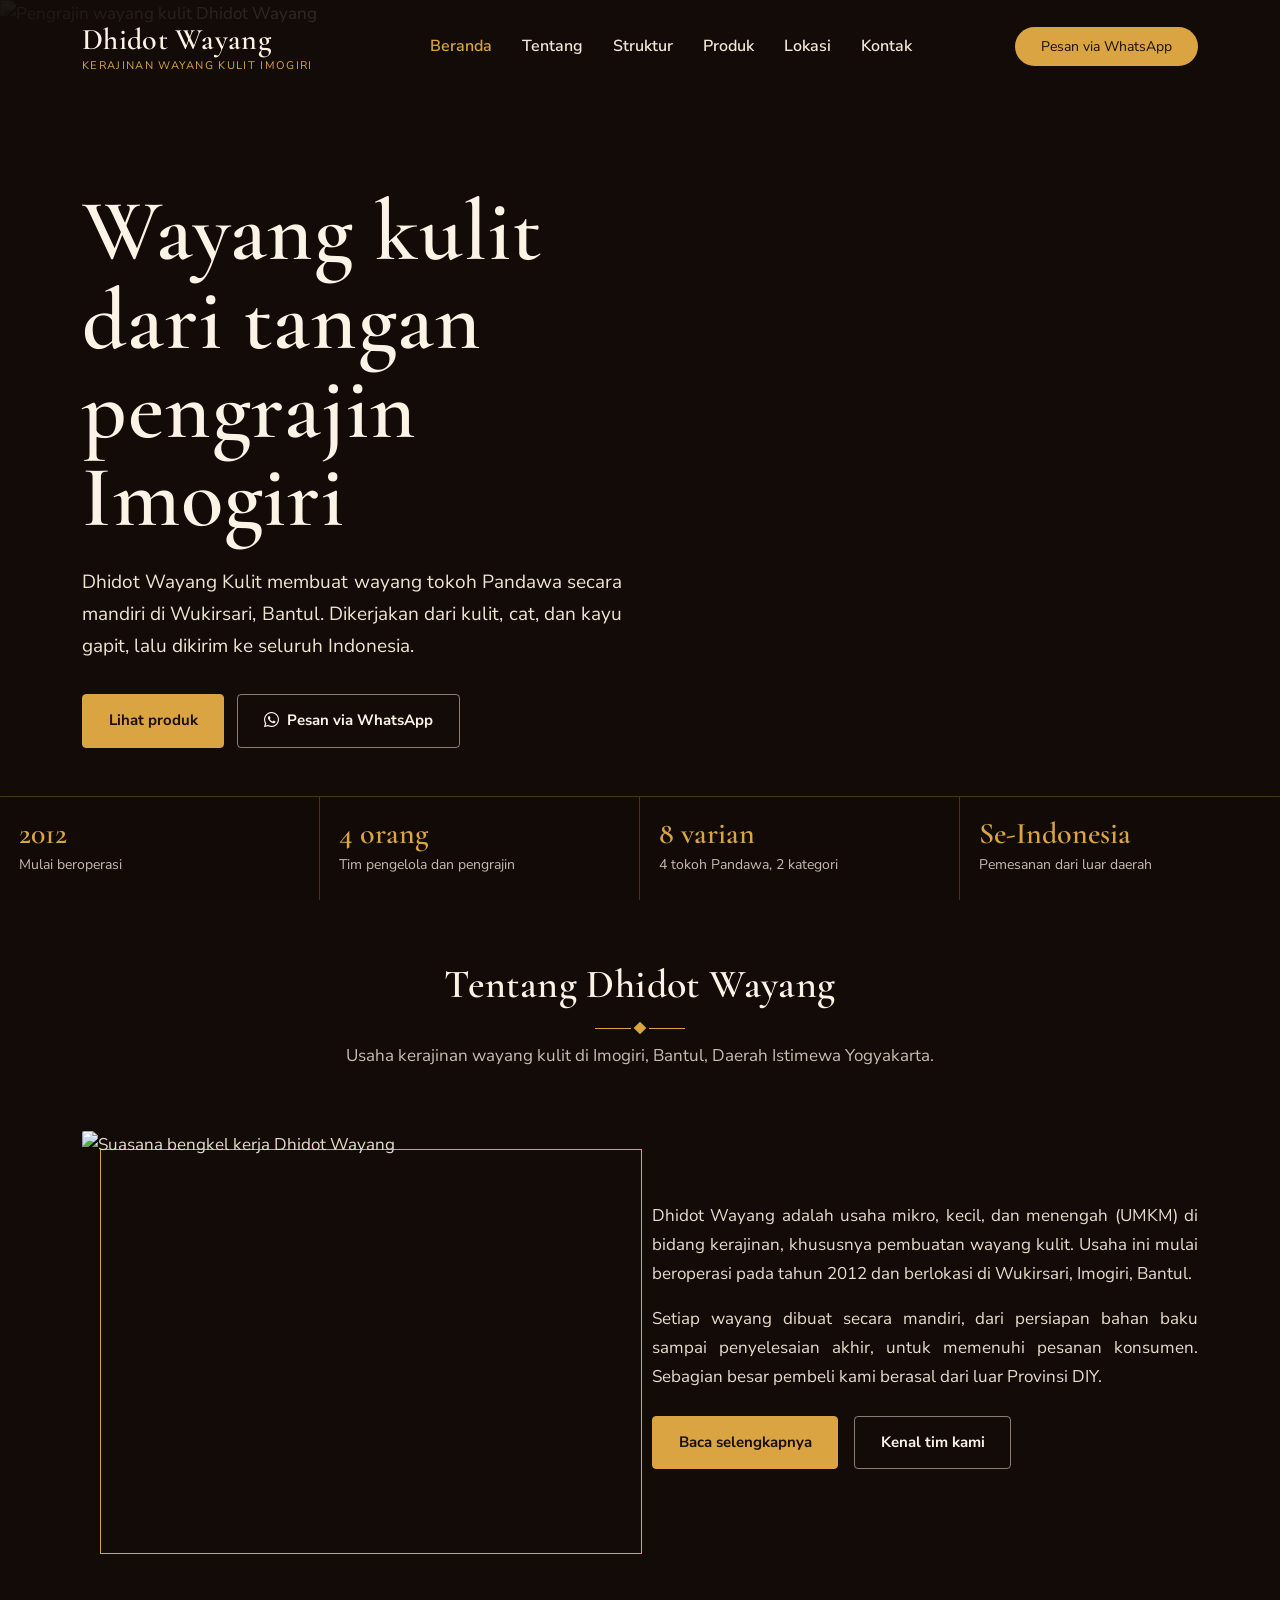
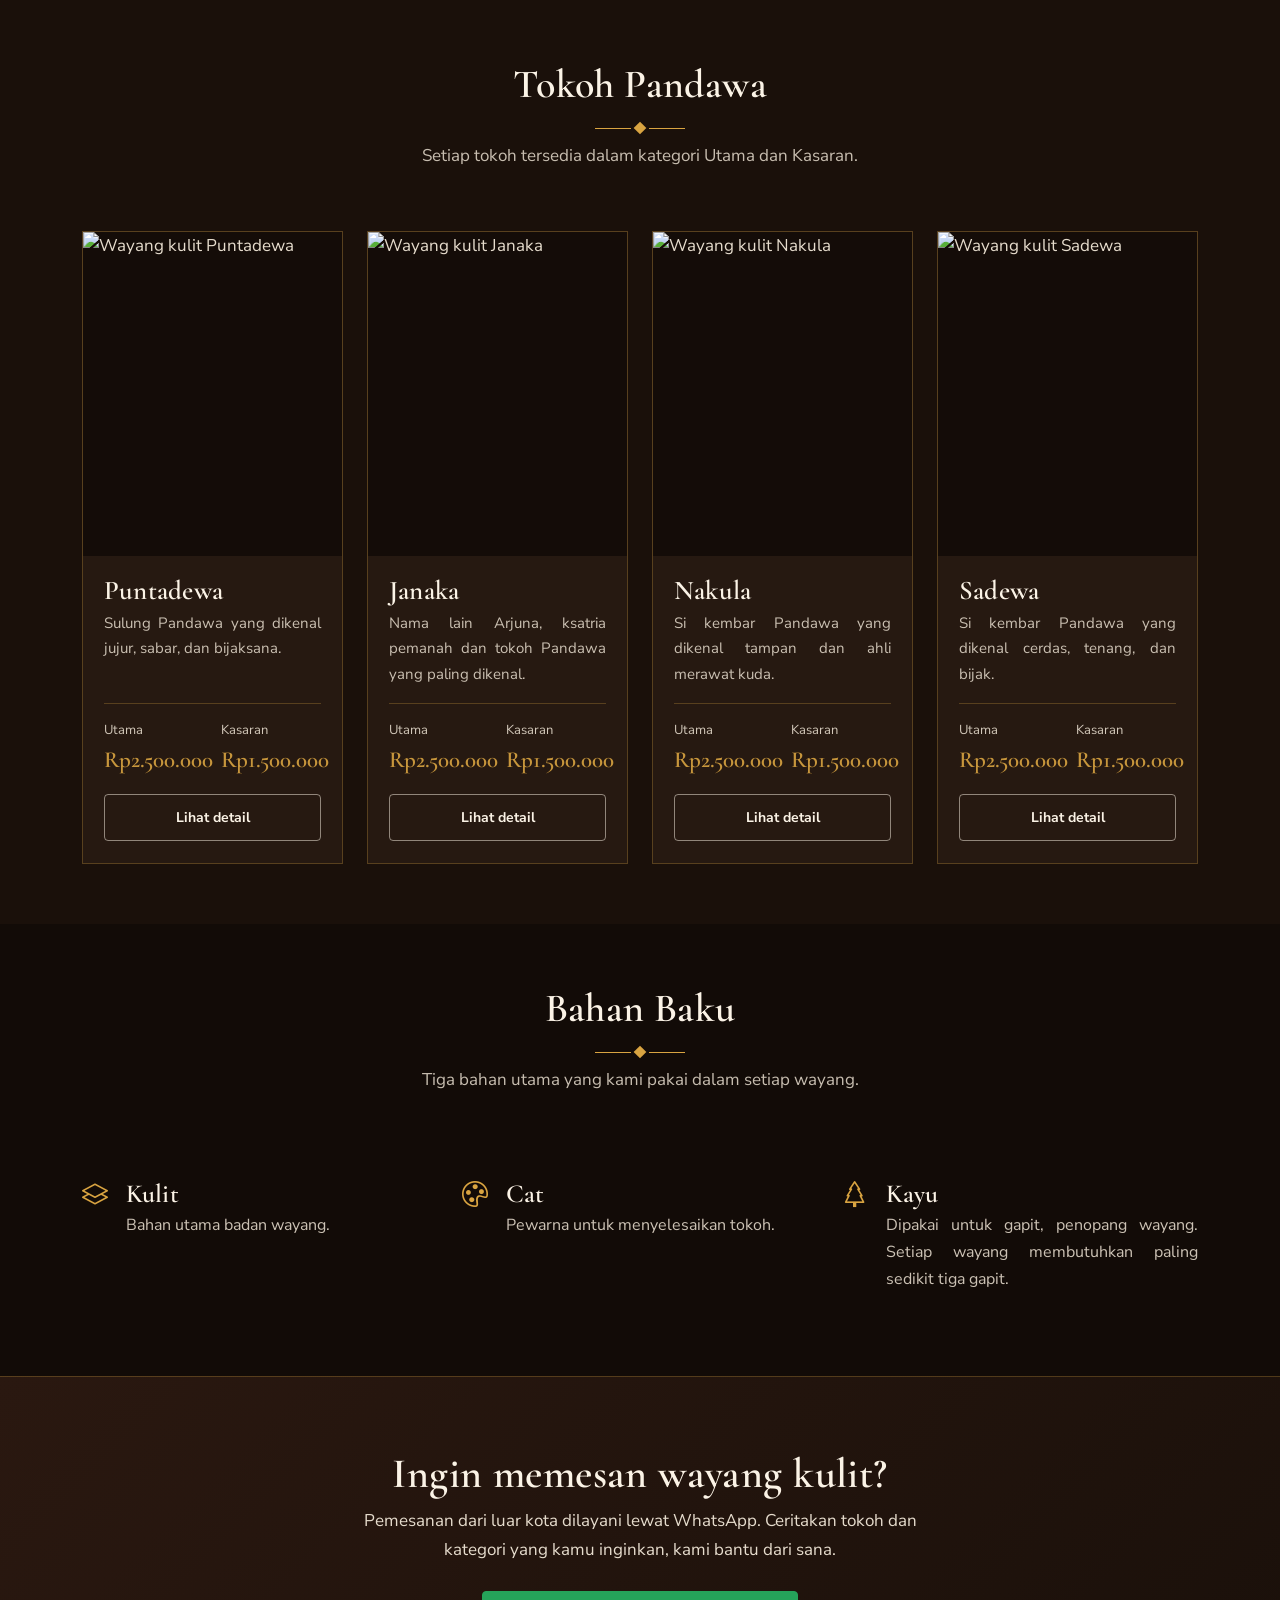
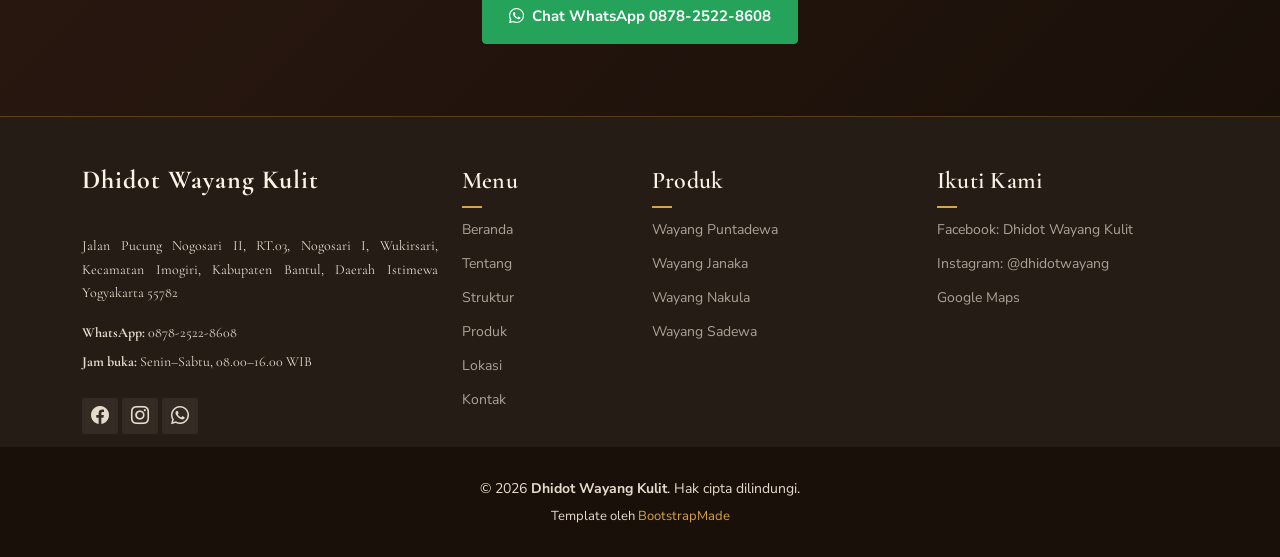
==== index.html @ fbacf894 "Fixing Information" ====
<!DOCTYPE html>
<html lang="id">
<head>
  <meta charset="utf-8">
  <meta content="width=device-width, initial-scale=1.0" name="viewport">
  <title>Dhidot Wayang Kulit | Kerajinan Wayang Kulit Imogiri, Bantul</title>
  <meta name="description" content="Dhidot Wayang Kulit, UMKM kerajinan wayang kulit di Wukirsari, Imogiri, Bantul, Yogyakarta sejak 2012. Tersedia tokoh Pandawa kategori Utama dan Kasaran.">
  <meta name="keywords" content="wayang kulit, Dhidot Wayang Kulit, kerajinan wayang, Imogiri, Bantul, Yogyakarta, wayang Pandawa">
  <link href="assets/img/favicon.png" rel="icon">
  <link href="assets/img/apple-touch-icon.png" rel="apple-touch-icon">
  <link href="https://fonts.googleapis.com" rel="preconnect">
  <link href="https://fonts.gstatic.com" rel="preconnect" crossorigin>
  <link href="https://fonts.googleapis.com/css2?family=Cormorant+Garamond:wght@500;600;700&family=Nunito+Sans:wght@300;400;600;700;800&display=swap" rel="stylesheet">
  <link href="assets/vendor/bootstrap/css/bootstrap.min.css" rel="stylesheet">
  <link href="assets/vendor/bootstrap-icons/bootstrap-icons.css" rel="stylesheet">
  <link href="assets/vendor/aos/aos.css" rel="stylesheet">
  <link href="assets/vendor/glightbox/css/glightbox.min.css" rel="stylesheet">
  <link href="assets/css/main.css" rel="stylesheet">
  <link href="assets/css/dhidot.css" rel="stylesheet">
</head>
<body class="index-page">
  <header id="header" class="header d-flex align-items-center fixed-top">
    <div class="container position-relative d-flex align-items-center justify-content-between">
      <a href="index.html" class="logo d-flex align-items-center me-auto me-xl-0">
        <h1 class="sitename">Dhidot Wayang<small>KERAJINAN WAYANG KULIT IMOGIRI</small></h1>
      </a>
      <nav id="navmenu" class="navmenu">
        <ul>
          <li><a href="index.html" class="active">Beranda</a></li>
          <li><a href="tentang.html">Tentang</a></li>
          <li><a href="struktur.html">Struktur</a></li>
          <li><a href="produk.html">Produk</a></li>
          <li><a href="lokasi.html">Lokasi</a></li>
          <li><a href="kontak.html">Kontak</a></li>
        </ul>
        <i class="mobile-nav-toggle d-xl-none bi bi-list"></i>
      </nav>
      <a class="btn-getstarted" href="https://wa.me/6287825228608?text=Halo%20Dhidot%20Wayang%20Kulit%2C%20saya%20ingin%20bertanya%20tentang%20wayang%20kulit." target="_blank" rel="noopener">Pesan via WhatsApp</a>
    </div>
  </header>
  <main class="main">
    <section id="hero" class="dw-hero">
      <img src="https://lh3.googleusercontent.com/gps-cs-s/ANWiy9TKwKT8q_6j1UOMPUSxCSgun4C8SlB0qrAV5yEAa2p4Xo__CF7RSgFlXUudX9Rh5-0XpHMiCR3jeso8zaNMEX7IeelMgW7f0qlpQugNT-B_zFxUzM92lVk_oC8PxgxmzrdQgtmrAw=s1360-w1360-h1020-rw" alt="Pengrajin wayang kulit Dhidot Wayang" referrerpolicy="no-referrer">
      <div class="container">
        <h1 data-aos="fade-up">Wayang kulit dari tangan pengrajin Imogiri</h1>
        <p class="lead-dw" data-aos="fade-up" data-aos-delay="100">Dhidot Wayang Kulit membuat wayang tokoh Pandawa secara mandiri di Wukirsari, Bantul. Dikerjakan dari kulit, cat, dan kayu gapit, lalu dikirim ke seluruh Indonesia.</p>
        <div class="cta" data-aos="fade-up" data-aos-delay="200">
          <a class="btn-dw" href="produk.html">Lihat produk</a>
          <a class="btn-dw ghost" href="https://wa.me/6287825228608?text=Halo%20Dhidot%20Wayang%20Kulit%2C%20saya%20ingin%20memesan%20wayang%20kulit." target="_blank" rel="noopener"><i class="bi bi-whatsapp"></i> Pesan via WhatsApp</a>
        </div>
      </div>
      <div class="fakta">
        <div><strong>2012</strong><span>Mulai beroperasi</span></div>
        <div><strong>4 orang</strong><span>Tim pengelola dan pengrajin</span></div>
        <div><strong>8 varian</strong><span>4 tokoh Pandawa, 2 kategori</span></div>
        <div><strong>Se-Indonesia</strong><span>Pemesanan dari luar daerah</span></div>
      </div>
    </section>

    <section id="tentang" class="section">
      <div class="container section-title" data-aos="fade-up">
        <h2>Tentang Dhidot Wayang</h2><span class="divider"></span>
        <p>Usaha kerajinan wayang kulit di Imogiri, Bantul, Daerah Istimewa Yogyakarta.</p>
      </div>
      <div class="container">
        <div class="row gy-5 align-items-center">
          <div class="col-lg-6" data-aos="fade-right">
            <div class="frame"><img src="https://lh3.googleusercontent.com/gps-cs-s/ANWiy9TTrf2hEmwi8poU2otSAfSMoBTQg180bZe7Azaq_NBlYAAKSz7ngQjYtsokNM0o3EaFxFWq6jGY-9CDCuZh5OJs82kPW5q4MVPkk9qACnA-C1NAhPOG_MphSwKDPS-DqbV9gXUg=s1360-w1360-h1020-rw" alt="Suasana bengkel kerja Dhidot Wayang" loading="lazy" referrerpolicy="no-referrer"></div>
          </div>
          <div class="col-lg-6" data-aos="fade-left">
            <p>Dhidot Wayang adalah usaha mikro, kecil, dan menengah (UMKM) di bidang kerajinan, khususnya pembuatan wayang kulit. Usaha ini mulai beroperasi pada tahun 2012 dan berlokasi di Wukirsari, Imogiri, Bantul.</p>
            <p>Setiap wayang dibuat secara mandiri, dari persiapan bahan baku sampai penyelesaian akhir, untuk memenuhi pesanan konsumen. Sebagian besar pembeli kami berasal dari luar Provinsi DIY.</p>
            <div class="d-flex flex-wrap gap-3 mt-4">
              <a class="btn-dw" href="tentang.html">Baca selengkapnya</a>
              <a class="btn-dw ghost" href="struktur.html">Kenal tim kami</a>
            </div>
          </div>
        </div>
      </div>
    </section>

    <section id="produk" class="section light-background">
      <div class="container section-title" data-aos="fade-up">
        <h2>Tokoh Pandawa</h2><span class="divider"></span>
        <p>Setiap tokoh tersedia dalam kategori Utama dan Kasaran.</p>
      </div>
      <div class="container">
        <div class="row gy-4">
        <div class="col-lg-3 col-md-6" data-aos="fade-up">
          <article class="produk-card">
            <div class="thumb"><img src="https://blogger.googleusercontent.com/img/b/R29vZ2xl/AVvXsEiNHrAFFC9DDu3-n9nBjXp8rJI-bIH3R29ITgdPYvF7mX4L7l3x_ISH6uUQq8VuRinf-mfxLHFRm5QP6b4-0Bm4TJ5REpPYYRTZBfVXGh70MqVqMUr9rkOHv6XjhmHCvpPx61g7phpKizK0/s1600/Puntadewa+Yudistira.jpg" alt="Wayang kulit Puntadewa" loading="lazy" referrerpolicy="no-referrer"></div>
            <div class="body">
              <h3>Puntadewa</h3>
              <p>Sulung Pandawa yang dikenal jujur, sabar, dan bijaksana.</p>
              <div class="harga-ganda"><div>Utama<b>Rp2.500.000</b></div><div>Kasaran<b>Rp1.500.000</b></div></div>
              <a class="btn-dw ghost" href="produk.html">Lihat detail</a>
            </div>
          </article>
        </div>
        <div class="col-lg-3 col-md-6" data-aos="fade-up">
          <article class="produk-card">
            <div class="thumb"><img src="https://id-test-11.slatic.net/original/93cc60b414e293e90e1b2e24464ff4c7.jpg" alt="Wayang kulit Janaka" loading="lazy" referrerpolicy="no-referrer"></div>
            <div class="body">
              <h3>Janaka</h3>
              <p>Nama lain Arjuna, ksatria pemanah dan tokoh Pandawa yang paling dikenal.</p>
              <div class="harga-ganda"><div>Utama<b>Rp2.500.000</b></div><div>Kasaran<b>Rp1.500.000</b></div></div>
              <a class="btn-dw ghost" href="produk.html">Lihat detail</a>
            </div>
          </article>
        </div>
        <div class="col-lg-3 col-md-6" data-aos="fade-up">
          <article class="produk-card">
            <div class="thumb"><img src="https://blogger.googleusercontent.com/img/b/R29vZ2xl/AVvXsEg-05OLytQowmoDGyGTX-7UWUKqvah4X_71icS4eBEzDCo-2Hc-l3Arv24BlggQ6U1IW5KS7oEO9LXLMcLOYJYmhXU6CpM7ceaUQSMU0UwTt4fp6qvbXW-6x9aOTS1sOxUE6A2JETal4EE/s1600/Pinten-Solo-02.jpg" alt="Wayang kulit Nakula" loading="lazy" referrerpolicy="no-referrer"></div>
            <div class="body">
              <h3>Nakula</h3>
              <p>Si kembar Pandawa yang dikenal tampan dan ahli merawat kuda.</p>
              <div class="harga-ganda"><div>Utama<b>Rp2.500.000</b></div><div>Kasaran<b>Rp1.500.000</b></div></div>
              <a class="btn-dw ghost" href="produk.html">Lihat detail</a>
            </div>
          </article>
        </div>
        <div class="col-lg-3 col-md-6" data-aos="fade-up">
          <article class="produk-card">
            <div class="thumb"><img src="https://thumbs.dreamstime.com/b/wayang-puppet-shadow-sadewa-one-characters-java-indonesia-329576854.jpg" alt="Wayang kulit Sadewa" loading="lazy" referrerpolicy="no-referrer"></div>
            <div class="body">
              <h3>Sadewa</h3>
              <p>Si kembar Pandawa yang dikenal cerdas, tenang, dan bijak.</p>
              <div class="harga-ganda"><div>Utama<b>Rp2.500.000</b></div><div>Kasaran<b>Rp1.500.000</b></div></div>
              <a class="btn-dw ghost" href="produk.html">Lihat detail</a>
            </div>
          </article>
        </div>
        </div>
      </div>
    </section>

    <section id="bahan" class="section">
      <div class="container section-title" data-aos="fade-up">
        <h2>Bahan Baku</h2><span class="divider"></span>
        <p>Tiga bahan utama yang kami pakai dalam setiap wayang.</p>
      </div>
      <div class="container">
        <div class="row gy-4 justify-content-center">
          <div class="col-lg-4" data-aos="fade-up"><div class="bahan"><i class="bi bi-layers"></i><div><h3>Kulit</h3><p>Bahan utama badan wayang.</p></div></div></div>
          <div class="col-lg-4" data-aos="fade-up" data-aos-delay="100"><div class="bahan"><i class="bi bi-palette"></i><div><h3>Cat</h3><p>Pewarna untuk menyelesaikan tokoh.</p></div></div></div>
          <div class="col-lg-4" data-aos="fade-up" data-aos-delay="200"><div class="bahan"><i class="bi bi-tree"></i><div><h3>Kayu</h3><p>Dipakai untuk gapit, penopang wayang. Setiap wayang membutuhkan paling sedikit tiga gapit.</p></div></div></div>
        </div>
      </div>
    </section>
    <section class="cta-band">
      <div class="container" data-aos="fade-up">
        <h2>Ingin memesan wayang kulit?</h2>
        <p>Pemesanan dari luar kota dilayani lewat WhatsApp. Ceritakan tokoh dan kategori yang kamu inginkan, kami bantu dari sana.</p>
        <a class="btn-dw wa" href="https://wa.me/6287825228608?text=Halo%20Dhidot%20Wayang%20Kulit%2C%20saya%20ingin%20memesan%20wayang%20kulit." target="_blank" rel="noopener"><i class="bi bi-whatsapp"></i> Chat WhatsApp 0878-2522-8608</a>
      </div>
    </section>
  </main>
  <footer id="footer" class="footer light-background">
    <div class="footer-top">
      <div class="container">
        <div class="row gy-4">
          <div class="col-lg-4 col-md-6 footer-about">
            <a href="index.html" class="logo d-flex align-items-center"><span class="sitename">Dhidot Wayang Kulit</span></a>
            <div class="footer-contact pt-3">
              <p>Jalan Pucung Nogosari II, RT.03, Nogosari I, Wukirsari, Kecamatan Imogiri, Kabupaten Bantul, Daerah Istimewa Yogyakarta 55782</p>
              <p class="mt-3"><strong>WhatsApp:</strong> <span>0878-2522-8608</span></p>
              <p><strong>Jam buka:</strong> <span>Senin–Sabtu, 08.00–16.00 WIB</span></p>
            </div>
            <div class="social-links d-flex mt-4">
              <a href="https://www.facebook.com/share/1CFunCjaKF/" target="_blank" rel="noopener" aria-label="Facebook Dhidot Wayang Kulit"><i class="bi bi-facebook"></i></a>
              <a href="https://www.instagram.com/dhidotwayang" target="_blank" rel="noopener" aria-label="Instagram dhidotwayang"><i class="bi bi-instagram"></i></a>
              <a href="https://wa.me/6287825228608" target="_blank" rel="noopener" aria-label="WhatsApp"><i class="bi bi-whatsapp"></i></a>
            </div>
          </div>
          <div class="col-lg-2 col-md-3 footer-links">
            <h4>Menu</h4>
            <ul>
              <li><a href="index.html">Beranda</a></li>
              <li><a href="tentang.html">Tentang</a></li>
              <li><a href="struktur.html">Struktur</a></li>
              <li><a href="produk.html">Produk</a></li>
              <li><a href="lokasi.html">Lokasi</a></li>
              <li><a href="kontak.html">Kontak</a></li>
            </ul>
          </div>
          <div class="col-lg-3 col-md-3 footer-links">
            <h4>Produk</h4>
            <ul>
              <li><a href="produk.html">Wayang Puntadewa</a></li>
              <li><a href="produk.html">Wayang Janaka</a></li>
              <li><a href="produk.html">Wayang Nakula</a></li>
              <li><a href="produk.html">Wayang Sadewa</a></li>
            </ul>
          </div>
          <div class="col-lg-3 col-md-6 footer-links">
            <h4>Ikuti Kami</h4>
            <ul>
              <li><a href="https://www.facebook.com/share/1CFunCjaKF/" target="_blank" rel="noopener">Facebook: Dhidot Wayang Kulit</a></li>
              <li><a href="https://www.instagram.com/dhidotwayang" target="_blank" rel="noopener">Instagram: @dhidotwayang</a></li>
              <li><a href="https://maps.app.goo.gl/vP7feWv3ZH1YY5Yf8" target="_blank" rel="noopener">Google Maps</a></li>
            </ul>
          </div>
        </div>
      </div>
    </div>
    <div class="copyright text-center">
      <div class="container d-flex flex-column align-items-center">
        <div>© 2026 <strong><span>Dhidot Wayang Kulit</span></strong>. Hak cipta dilindungi.</div>
        <div class="credits">Template oleh <a href="https://bootstrapmade.com/">BootstrapMade</a></div>
      </div>
    </div>
  </footer>
  <a href="#" id="scroll-top" class="scroll-top d-flex align-items-center justify-content-center"><i class="bi bi-arrow-up-short"></i></a>
  <script src="assets/vendor/bootstrap/js/bootstrap.bundle.min.js"></script>
  <script src="assets/vendor/aos/aos.js"></script>
  <script src="assets/vendor/glightbox/js/glightbox.min.js"></script>
  <script src="assets/vendor/purecounter/purecounter_vanilla.js"></script>
  <script src="assets/js/main.js"></script>
  <script src="assets/js/dhidot.js"></script>
</body>
</html>
---- assets/css/main.css ----
/**
* Template Name: Instant
* Template URL: https://bootstrapmade.com/newtemplate-bootstrap-website-template/
* Updated: Jul 07 2025 with Bootstrap v5.3.7
* Author: BootstrapMade.com
* License: https://bootstrapmade.com/license/
*/

/*--------------------------------------------------------------
# Font & Color Variables
# Help: https://bootstrapmade.com/color-system/
--------------------------------------------------------------*/
/* Fonts */
:root {
  --default-font: "Roboto",  system-ui, -apple-system, "Segoe UI", Roboto, "Helvetica Neue", Arial, "Noto Sans", "Liberation Sans", sans-serif, "Apple Color Emoji", "Segoe UI Emoji", "Segoe UI Symbol", "Noto Color Emoji";
  --heading-font: "Raleway",  sans-serif;
  --nav-font: "Raleway",  sans-serif;
}

/* Global Colors - The following color variables are used throughout the website. Updating them here will change the color scheme of the entire website */
:root { 
  --background-color: #040000; /* Background color for the entire website, including individual sections */
  --default-color: #f8f8f8; /* Default color used for the majority of the text content across the entire website */
  --heading-color: #ffffff; /* Color for headings, subheadings and title throughout the website */
  --accent-color: #e59d02; /* Accent color that represents your brand on the website. It's used for buttons, links, and other elements that need to stand out */
  --surface-color: #191919; /* The surface color is used as a background of boxed elements within sections, such as cards, icon boxes, or other elements that require a visual separation from the global background. */
  --contrast-color: #ffffff; /* Contrast color for text, ensuring readability against backgrounds of accent, heading, or default colors. */
}

/* Nav Menu Colors - The following color variables are used specifically for the navigation menu. They are separate from the global colors to allow for more customization options */
:root {
  --nav-color: #f8f8f8;  /* The default color of the main navmenu links */
  --nav-hover-color: #e59d02; /* Applied to main navmenu links when they are hovered over or active */
  --nav-mobile-background-color: #1b1a1a; /* Used as the background color for mobile navigation menu */
  --nav-dropdown-background-color: #1b1a1a; /* Used as the background color for dropdown items that appear when hovering over primary navigation items */
  --nav-dropdown-color: #f8f8f8; /* Used for navigation links of the dropdown items in the navigation menu. */
  --nav-dropdown-hover-color: #e59d02; /* Similar to --nav-hover-color, this color is applied to dropdown navigation links when they are hovered over. */
}

/* Color Presets - These classes override global colors when applied to any section or element, providing reuse of the sam color scheme. */

.light-background {
  --background-color: #1b1a1a;
  --surface-color: #282828;
}

.dark-background {
  --background-color: #000000;
  --default-color: #ffffff;
  --heading-color: #ffffff;
  --surface-color: #1b1b1b;
  --contrast-color: #ffffff;
}

/* Smooth scroll */
:root {
  scroll-behavior: smooth;
}

/*--------------------------------------------------------------
# General Styling & Shared Classes
--------------------------------------------------------------*/
body {
  color: var(--default-color);
  background-color: var(--background-color);
  font-family: var(--default-font);
}

a {
  color: var(--accent-color);
  text-decoration: none;
  transition: 0.3s;
}

a:hover {
  color: color-mix(in srgb, var(--accent-color), transparent 25%);
  text-decoration: none;
}

h1,
h2,
h3,
h4,
h5,
h6 {
  color: var(--heading-color);
  font-family: var(--heading-font);
}

/* PHP Email Form Messages
------------------------------*/
.php-email-form .error-message {
  display: none;
  background: #df1529;
  color: #ffffff;
  text-align: left;
  padding: 15px;
  margin-bottom: 24px;
  font-weight: 600;
}

.php-email-form .sent-message {
  display: none;
  color: #ffffff;
  background: #059652;
  text-align: center;
  padding: 15px;
  margin-bottom: 24px;
  font-weight: 600;
}

.php-email-form .loading {
  display: none;
  background: var(--surface-color);
  text-align: center;
  padding: 15px;
  margin-bottom: 24px;
}

.php-email-form .loading:before {
  content: "";
  display: inline-block;
  border-radius: 50%;
  width: 24px;
  height: 24px;
  margin: 0 10px -6px 0;
  border: 3px solid var(--accent-color);
  border-top-color: var(--surface-color);
  animation: php-email-form-loading 1s linear infinite;
}

@keyframes php-email-form-loading {
  0% {
    transform: rotate(0deg);
  }

  100% {
    transform: rotate(360deg);
  }
}

/*--------------------------------------------------------------
# Global Header
--------------------------------------------------------------*/
.header {
  --background-color: rgba(255, 255, 255, 0);
  color: var(--default-color);
  background-color: var(--background-color);
  padding: 15px 0;
  transition: all 0.5s;
  z-index: 997;
}

.header .logo {
  line-height: 1;
}

.header .logo img {
  max-height: 36px;
  margin-right: 8px;
}

.header .logo h1 {
  font-size: 30px;
  margin: 0;
  font-weight: 700;
  color: var(--heading-color);
}

.header .btn-getstarted,
.header .btn-getstarted:focus {
  color: var(--contrast-color);
  background: var(--accent-color);
  font-size: 14px;
  padding: 8px 26px;
  margin: 0;
  border-radius: 50px;
  transition: 0.3s;
}

.header .btn-getstarted:hover,
.header .btn-getstarted:focus:hover {
  color: var(--contrast-color);
  background: color-mix(in srgb, var(--accent-color), transparent 15%);
}

@media (max-width: 1200px) {
  .header .logo {
    order: 1;
  }

  .header .btn-getstarted {
    order: 2;
    margin: 0 15px 0 0;
    padding: 6px 20px;
  }

  .header .navmenu {
    order: 3;
  }
}

.scrolled .header::before {
  content: "";
  position: absolute;
  inset: 0;
  background: rgba(0, 0, 0, 0.6);
  backdrop-filter: blur(10px);
  -webkit-backdrop-filter: blur(10px);
  z-index: -1;
  pointer-events: none;
  border-bottom: 1px solid rgba(255, 255, 255, 0.1);
  /* optional border */
}

/*--------------------------------------------------------------
# Navigation Menu
--------------------------------------------------------------*/
/* Navmenu - Desktop */
@media (min-width: 1200px) {
  .navmenu {
    padding: 0;
  }

  .navmenu ul {
    margin: 0;
    padding: 0;
    display: flex;
    list-style: none;
    align-items: center;
  }

  .navmenu li {
    position: relative;
  }

  .navmenu a,
  .navmenu a:focus {
    color: var(--nav-color);
    padding: 18px 15px;
    font-size: 16px;
    font-family: var(--nav-font);
    font-weight: 600;
    display: flex;
    align-items: center;
    justify-content: space-between;
    white-space: nowrap;
    transition: 0.3s;
  }

  .navmenu a i,
  .navmenu a:focus i {
    font-size: 12px;
    line-height: 0;
    margin-left: 5px;
    transition: 0.3s;
  }

  .navmenu li:last-child a {
    padding-right: 0;
  }

  .navmenu li:hover>a,
  .navmenu .active,
  .navmenu .active:focus {
    color: var(--nav-hover-color);
  }

  .navmenu .dropdown ul {
    margin: 0;
    padding: 10px 0;
    background: var(--nav-dropdown-background-color);
    display: block;
    position: absolute;
    visibility: hidden;
    left: 14px;
    top: 130%;
    opacity: 0;
    transition: 0.3s;
    border-radius: 4px;
    z-index: 99;
    box-shadow: 0px 0px 30px rgba(0, 0, 0, 0.1);
  }

  .navmenu .dropdown ul li {
    min-width: 200px;
  }

  .navmenu .dropdown ul a {
    padding: 10px 20px;
    font-size: 15px;
    text-transform: none;
    color: var(--nav-dropdown-color);
  }

  .navmenu .dropdown ul a i {
    font-size: 12px;
  }

  .navmenu .dropdown ul a:hover,
  .navmenu .dropdown ul .active:hover,
  .navmenu .dropdown ul li:hover>a {
    color: var(--nav-dropdown-hover-color);
  }

  .navmenu .dropdown:hover>ul {
    opacity: 1;
    top: 100%;
    visibility: visible;
  }

  .navmenu .dropdown .dropdown ul {
    top: 0;
    left: -90%;
    visibility: hidden;
  }

  .navmenu .dropdown .dropdown:hover>ul {
    opacity: 1;
    top: 0;
    left: -100%;
    visibility: visible;
  }
}

/* Navmenu - Mobile */
@media (max-width: 1199px) {
  .mobile-nav-toggle {
    color: var(--nav-color);
    font-size: 28px;
    line-height: 0;
    margin-right: 10px;
    cursor: pointer;
    transition: color 0.3s;
  }

  .navmenu {
    padding: 0;
    z-index: 9997;
  }

  .navmenu ul {
    display: none;
    list-style: none;
    position: absolute;
    inset: 60px 20px 20px 20px;
    padding: 10px 0;
    margin: 0;
    border-radius: 6px;
    background-color: var(--nav-mobile-background-color);
    overflow-y: auto;
    transition: 0.3s;
    z-index: 9998;
    box-shadow: 0px 0px 30px rgba(0, 0, 0, 0.1);
  }

  .navmenu a,
  .navmenu a:focus {
    color: var(--nav-dropdown-color);
    padding: 10px 20px;
    font-family: var(--nav-font);
    font-size: 17px;
    font-weight: 500;
    display: flex;
    align-items: center;
    justify-content: space-between;
    white-space: nowrap;
    transition: 0.3s;
  }

  .navmenu a i,
  .navmenu a:focus i {
    font-size: 12px;
    line-height: 0;
    margin-left: 5px;
    width: 30px;
    height: 30px;
    display: flex;
    align-items: center;
    justify-content: center;
    border-radius: 50%;
    transition: 0.3s;
    background-color: color-mix(in srgb, var(--accent-color), transparent 90%);
  }

  .navmenu a i:hover,
  .navmenu a:focus i:hover {
    background-color: var(--accent-color);
    color: var(--contrast-color);
  }

  .navmenu a:hover,
  .navmenu .active,
  .navmenu .active:focus {
    color: var(--nav-dropdown-hover-color);
  }

  .navmenu .active i,
  .navmenu .active:focus i {
    background-color: var(--accent-color);
    color: var(--contrast-color);
    transform: rotate(180deg);
  }

  .navmenu .dropdown ul {
    position: static;
    display: none;
    z-index: 99;
    padding: 10px 0;
    margin: 10px 20px;
    background-color: var(--nav-dropdown-background-color);
    border: 1px solid color-mix(in srgb, var(--default-color), transparent 90%);
    box-shadow: none;
    transition: all 0.5s ease-in-out;
  }

  .navmenu .dropdown ul ul {
    background-color: rgba(33, 37, 41, 0.1);
  }

  .navmenu .dropdown>.dropdown-active {
    display: block;
    background-color: rgba(33, 37, 41, 0.03);
  }

  .mobile-nav-active {
    overflow: hidden;
  }

  .mobile-nav-active .mobile-nav-toggle {
    color: #fff;
    position: absolute;
    font-size: 32px;
    top: 15px;
    right: 15px;
    margin-right: 0;
    z-index: 9999;
  }

  .mobile-nav-active .navmenu {
    position: fixed;
    overflow: hidden;
    inset: 0;
    background: rgba(33, 37, 41, 0.8);
    transition: 0.3s;
  }

  .mobile-nav-active .navmenu>ul {
    display: block;
  }
}

/*--------------------------------------------------------------
# Global Footer
--------------------------------------------------------------*/
.footer {
  color: var(--default-color);
  background-color: var(--background-color);
  font-size: 14px;
  position: relative;
}

.footer .footer-top {
  background-color: color-mix(in srgb, var(--background-color), white 5%);
  padding-top: 50px;
}

.footer .footer-about .logo {
  line-height: 1;
  margin-bottom: 25px;
}

.footer .footer-about .logo img {
  max-height: 40px;
  margin-right: 6px;
}

.footer .footer-about .logo span {
  color: var(--heading-color);
  font-family: var(--heading-font);
  font-size: 26px;
  font-weight: 700;
  letter-spacing: 1px;
}

.footer .footer-about p {
  font-size: 14px;
  font-family: var(--heading-font);
}

.footer h4 {
  font-size: 16px;
  font-weight: 600;
  position: relative;
  padding-bottom: 12px;
  margin-bottom: 15px;
}

.footer h4::after {
  content: "";
  position: absolute;
  display: block;
  width: 20px;
  height: 2px;
  background: var(--accent-color);
  bottom: 0;
  left: 0;
}

.footer .footer-links {
  margin-bottom: 30px;
}

.footer .footer-links ul {
  list-style: none;
  padding: 0;
  margin: 0;
}

.footer .footer-links ul i {
  padding-right: 2px;
  font-size: 12px;
  line-height: 0;
}

.footer .footer-links ul li {
  padding: 10px 0;
  display: flex;
  align-items: center;
}

.footer .footer-links ul li:first-child {
  padding-top: 0;
}

.footer .footer-links ul a {
  color: color-mix(in srgb, var(--default-color), transparent 30%);
  display: inline-block;
  line-height: 1;
}

.footer .footer-links ul a:hover {
  color: var(--accent-color);
}

.footer .footer-contact p {
  margin-bottom: 5px;
}

.footer .copyright {
  padding: 30px 0;
}

.footer .copyright p {
  margin-bottom: 0;
}

.footer .credits {
  margin-top: 5px;
  font-size: 13px;
}

.footer .social-links a {
  font-size: 18px;
  display: inline-block;
  background: color-mix(in srgb, var(--default-color), transparent 92%);
  color: var(--accent-color);
  line-height: 1;
  padding: 8px 0;
  margin-right: 4px;
  border-radius: 4px;
  text-align: center;
  width: 36px;
  height: 36px;
  transition: 0.3s;
}

.footer .social-links a:hover {
  color: var(--contrast-color);
  background: var(--accent-color);
  text-decoration: none;
}

/*--------------------------------------------------------------
# Scroll Top Button
--------------------------------------------------------------*/
.scroll-top {
  position: fixed;
  visibility: hidden;
  opacity: 0;
  right: 15px;
  bottom: -15px;
  z-index: 99999;
  background-color: var(--accent-color);
  width: 44px;
  height: 44px;
  border-radius: 50px;
  transition: all 0.4s;
}

.scroll-top i {
  font-size: 24px;
  color: var(--contrast-color);
  line-height: 0;
}

.scroll-top:hover {
  background-color: color-mix(in srgb, var(--accent-color), transparent 20%);
  color: var(--contrast-color);
}

.scroll-top.active {
  visibility: visible;
  opacity: 1;
  bottom: 15px;
}

/*--------------------------------------------------------------
# Disable aos animation delay on mobile devices
--------------------------------------------------------------*/
@media screen and (max-width: 768px) {
  [data-aos-delay] {
    transition-delay: 0 !important;
  }
}

/*--------------------------------------------------------------
# Global Page Titles & Breadcrumbs
--------------------------------------------------------------*/
.page-title {
  color: var(--default-color);
  background-color: var(--background-color);
  padding: 170px 0 80px 0;
  text-align: center;
  position: relative;
}

.page-title h1 {
  font-size: 42px;
  font-weight: 700;
  margin-bottom: 10px;
}

.page-title .breadcrumbs ol {
  display: flex;
  flex-wrap: wrap;
  list-style: none;
  justify-content: center;
  padding: 0;
  margin: 0;
  font-size: 16px;
  font-weight: 400;
}

.page-title .breadcrumbs ol li+li {
  padding-left: 10px;
}

.page-title .breadcrumbs ol li+li::before {
  content: "/";
  display: inline-block;
  padding-right: 10px;
  color: color-mix(in srgb, var(--default-color), transparent 70%);
}

/*--------------------------------------------------------------
# Global Sections
--------------------------------------------------------------*/
section,
.section {
  color: var(--default-color);
  background-color: var(--background-color);
  padding: 60px 0;
  scroll-margin-top: 90px;
  overflow: clip;
}

@media (max-width: 1199px) {

  section,
  .section {
    scroll-margin-top: 66px;
  }
}

/*--------------------------------------------------------------
# Global Section Titles
--------------------------------------------------------------*/
.section-title {
  text-align: center;
  padding-bottom: 60px;
  position: relative;
}

.section-title h2 {
  font-size: 32px;
  font-weight: 700;
  position: relative;
}

.section-title h2:before,
.section-title h2:after {
  content: "";
  width: 50px;
  height: 2px;
  background: var(--accent-color);
  display: inline-block;
}

.section-title h2:before {
  margin: 0 15px 10px 0;
}

.section-title h2:after {
  margin: 0 0 10px 15px;
}

.section-title p {
  margin-bottom: 0;
}

/*--------------------------------------------------------------
# Hero Section
--------------------------------------------------------------*/
.hero {
  padding-top: 120px;
  min-height: 100vh;
  display: flex;
  align-items: center;
  position: relative;
  background: linear-gradient(135deg, color-mix(in srgb, var(--accent-color), transparent 96%) 0%, var(--background-color) 40%, color-mix(in srgb, var(--accent-color), transparent 98%) 100%);
  padding-bottom: 60px;
}

.hero::before {
  content: "";
  position: absolute;
  width: 500px;
  height: 500px;
  background: radial-gradient(circle, color-mix(in srgb, var(--accent-color), transparent 85%) 0%, transparent 70%);
  border-radius: 50%;
  top: -20%;
  right: -10%;
  animation: float 6s ease-in-out infinite;
  z-index: 1;
}

.hero::after {
  content: "";
  position: absolute;
  width: 200px;
  height: 200px;
  background: color-mix(in srgb, var(--accent-color), transparent 88%);
  border-radius: 50%;
  bottom: 10%;
  left: 5%;
  filter: blur(40px);
  animation: float 4s ease-in-out infinite reverse;
  z-index: 1;
}

.hero .hero-wrapper {
  width: 100%;
  max-width: 900px;
  margin: 0 auto;
}

.hero .hero-title {
  font-size: 48px;
  font-weight: 900;
  color: var(--heading-color);
  line-height: 1.1;
  margin-bottom: 25px;
  letter-spacing: -0.02em;
}

@media (max-width: 768px) {
  .hero .hero-title {
    font-size: 36px;
  }
}

@media (max-width: 575px) {
  .hero .hero-title {
    font-size: 28px;
  }
}

.hero .hero-title .typed {
  background: linear-gradient(135deg, var(--accent-color) 0%, color-mix(in srgb, var(--accent-color), #8b5cf6 50%) 100%);
  -webkit-background-clip: text;
  -webkit-text-fill-color: transparent;
  background-clip: text;
  position: relative;
}

.hero .hero-title .typed::after {
  content: "";
  position: absolute;
  bottom: -5px;
  left: 0;
  width: 100%;
  height: 4px;
  background: linear-gradient(135deg, var(--accent-color) 0%, color-mix(in srgb, var(--accent-color), #8b5cf6 50%) 100%);
  border-radius: 2px;
}

.hero .hero-description {
  font-size: 1.2rem;
  color: color-mix(in srgb, var(--default-color), transparent 20%);
  line-height: 1.6;
  margin-bottom: 40px;
  max-width: 600px;
  margin-left: auto;
  margin-right: auto;
}

.hero .hero-actions {
  display: flex;
  gap: 20px;
  justify-content: center;
  margin-bottom: 60px;
}

.hero .hero-actions .action-btn {
  display: inline-flex;
  align-items: center;
  gap: 10px;
  padding: 16px 32px;
  border-radius: 50px;
  font-weight: 600;
  font-size: 16px;
  transition: all 0.3s ease;
  text-decoration: none;
  position: relative;
  overflow: hidden;
}

.hero .hero-actions .action-btn.primary {
  background: var(--accent-color);
  color: var(--contrast-color);
  border: 2px solid var(--accent-color);
}

.hero .hero-actions .action-btn.primary::before {
  content: "";
  position: absolute;
  inset: 0;
  background: linear-gradient(135deg, color-mix(in srgb, var(--accent-color), #8b5cf6 30%) 0%, var(--accent-color) 100%);
  opacity: 0;
  transition: opacity 0.3s ease;
}

.hero .hero-actions .action-btn.primary span,
.hero .hero-actions .action-btn.primary i {
  position: relative;
  z-index: 1;
}

.hero .hero-actions .action-btn.primary:hover {
  transform: translateY(-2px);
  box-shadow: 0 10px 30px color-mix(in srgb, var(--accent-color), transparent 60%);
}

.hero .hero-actions .action-btn.primary:hover::before {
  opacity: 1;
}

.hero .hero-actions .action-btn.secondary {
  background: transparent;
  color: var(--default-color);
  border: 2px solid color-mix(in srgb, var(--default-color), transparent 80%);
}

.hero .hero-actions .action-btn.secondary:hover {
  background: var(--surface-color);
  border-color: var(--accent-color);
  color: var(--accent-color);
  transform: translateY(-2px);
  box-shadow: 0 8px 25px color-mix(in srgb, var(--default-color), transparent 90%);
}

.hero .hero-image-showcase {
  position: relative;
}

.hero .hero-image-showcase .image-wrapper {
  position: relative;
  background: var(--surface-color);
  border-radius: 20px;
  padding: 15px;
  box-shadow: 0 20px 60px color-mix(in srgb, var(--default-color), transparent 88%);
  border: 1px solid color-mix(in srgb, var(--default-color), transparent 92%);
}

.hero .hero-image-showcase .image-wrapper img {
  border-radius: 15px;
  width: 100%;
  height: auto;
}

.hero .hero-image-showcase .floating-card {
  position: absolute;
  background: var(--surface-color);
  border: 1px solid color-mix(in srgb, var(--default-color), transparent 90%);
  border-radius: 15px;
  padding: 20px;
  box-shadow: 0 8px 30px color-mix(in srgb, var(--default-color), transparent 85%);
  backdrop-filter: blur(10px);
}

.hero .hero-image-showcase .floating-card.card-1 {
  top: 20%;
  left: -60px;
  animation: float 3s ease-in-out infinite;
}

.hero .hero-image-showcase .floating-card.card-2 {
  bottom: 15%;
  right: -60px;
  animation: float 3s ease-in-out infinite reverse;
}

.hero .hero-image-showcase .floating-card .card-content {
  display: flex;
  align-items: center;
  gap: 15px;
}

.hero .hero-image-showcase .floating-card .card-content .card-icon {
  background: color-mix(in srgb, var(--accent-color), transparent 90%);
  width: 50px;
  height: 50px;
  border-radius: 12px;
  display: flex;
  align-items: center;
  justify-content: center;
}

.hero .hero-image-showcase .floating-card .card-content .card-icon i {
  color: var(--accent-color);
  font-size: 20px;
}

.hero .hero-image-showcase .floating-card .card-content .card-info h4 {
  font-size: 1.5rem;
  font-weight: 700;
  color: var(--heading-color);
  margin: 0;
  line-height: 1;
}

.hero .hero-image-showcase .floating-card .card-content .card-info p {
  margin: 5px 0 0;
  color: color-mix(in srgb, var(--default-color), transparent 40%);
  font-size: 0.85rem;
  white-space: nowrap;
}

@keyframes float {

  0%,
  100% {
    transform: translateY(0px);
  }

  50% {
    transform: translateY(-15px);
  }
}

@keyframes pulse {

  0%,
  100% {
    opacity: 0.4;
  }

  50% {
    opacity: 0.8;
  }
}

@media (max-width: 991px) {
  .hero {
    min-height: auto;
  }

  .hero .floating-card.card-1 {
    left: -30px;
    top: 10%;
  }

  .hero .floating-card.card-2 {
    right: -30px;
    bottom: 10%;
  }

  .hero .hero-actions {
    margin-bottom: 40px;
  }
}

@media (max-width: 768px) {
  .hero .hero-actions {
    flex-direction: column;
    align-items: center;
    gap: 15px;
  }

  .hero .hero-actions .action-btn {
    width: 100%;
    max-width: 280px;
    justify-content: center;
  }

  .hero .floating-card {
    display: none;
  }
}

@media (max-width: 576px) {
  .hero {
    padding: 100px 0 30px;
  }

  .hero .hero-badge {
    margin-bottom: 20px;
  }

  .hero .hero-description {
    font-size: 1.1rem;
    margin-bottom: 30px;
  }

  .hero .hero-actions {
    margin-bottom: 30px;
  }
}

/*--------------------------------------------------------------
# About Section
--------------------------------------------------------------*/
.about .image-wrapper {
  position: relative;
  overflow: hidden;
  border-radius: 8px;
  box-shadow: 0 15px 30px rgba(0, 0, 0, 0.1);
  transition: transform 0.3s ease-in-out;
}

.about .image-wrapper:hover {
  transform: translateY(-5px);
}

.about .content h2 {
  font-weight: 700;
  position: relative;
  display: inline-block;
}

.about .content h2:after {
  content: "";
  position: absolute;
  width: 50px;
  height: 3px;
  background-color: var(--accent-color);
  left: 0;
  bottom: -10px;
}

.about .content h5 {
  font-weight: 500;
  color: color-mix(in srgb, var(--heading-color), transparent 20%);
}

.about .content p {
  font-size: 1rem;
  line-height: 1.8;
  margin-bottom: 1.5rem;
}

.about .features-list {
  margin-top: 2rem;
}

.about .features-list .feature-item {
  padding: 20px;
  background-color: var(--surface-color);
  border-radius: 8px;
  box-shadow: 0 5px 15px rgba(0, 0, 0, 0.05);
  transition: all 0.3s ease;
  height: 100%;
}

.about .features-list .feature-item:hover {
  transform: translateY(-5px);
  box-shadow: 0 10px 25px rgba(0, 0, 0, 0.1);
}

.about .features-list .feature-item i {
  font-size: 2rem;
  color: var(--accent-color);
  margin-bottom: 15px;
  display: block;
}

.about .features-list .feature-item h5 {
  font-size: 1.1rem;
  font-weight: 600;
  margin-bottom: 10px;
}

.about .features-list .feature-item p {
  font-size: 0.9rem;
  margin-bottom: 0;
}

.about .btn {
  padding: 10px 25px;
  border-radius: 50px;
  font-weight: 500;
  transition: all 0.3s ease;
}

.about .btn.btn-primary {
  background-color: var(--accent-color);
  border-color: var(--accent-color);
  color: var(--contrast-color);
}

.about .btn.btn-primary:hover {
  background-color: color-mix(in srgb, var(--accent-color), #000 10%);
  border-color: color-mix(in srgb, var(--accent-color), #000 10%);
}

.about .btn.btn-outline-primary {
  border-color: var(--accent-color);
  color: var(--accent-color);
}

.about .btn.btn-outline-primary:hover {
  background-color: var(--accent-color);
  color: var(--contrast-color);
}

@media (max-width: 992px) {
  .about .image-wrapper {
    margin-bottom: 2rem;
  }

  .about .content {
    text-align: center;
  }

  .about .content h2:after {
    left: 50%;
    transform: translateX(-50%);
  }

  .about .signature-area {
    display: flex;
    flex-direction: column;
    align-items: center;
  }
}

@media (max-width: 768px) {
  .about .features-list .feature-item {
    margin-bottom: 1.5rem;
  }
}

/*--------------------------------------------------------------
# Features Section
--------------------------------------------------------------*/
.features .intro-content h2 {
  font-size: 36px;
  font-weight: 700;
  margin-bottom: 25px;
  color: var(--heading-color);
  line-height: 1.3;
}

.features .intro-content p {
  font-size: 18px;
  color: color-mix(in srgb, var(--default-color), transparent 20%);
  margin-bottom: 35px;
  line-height: 1.6;
}

.features .intro-content .feature-stats {
  display: flex;
  gap: 30px;
}

.features .intro-content .feature-stats .stat-item {
  text-align: center;
}

.features .intro-content .feature-stats .stat-item .stat-number {
  display: block;
  font-size: 28px;
  font-weight: 700;
  color: var(--accent-color);
  line-height: 1;
}

.features .intro-content .feature-stats .stat-item .stat-label {
  font-size: 14px;
  color: color-mix(in srgb, var(--default-color), transparent 40%);
  font-weight: 500;
  margin-top: 5px;
  display: block;
}

.features .intro-image {
  position: relative;
}

.features .intro-image img {
  border-radius: 20px;
  box-shadow: 0 20px 60px rgba(0, 0, 0, 0.1);
}

.features .intro-image::before {
  content: "";
  position: absolute;
  top: -20px;
  left: -20px;
  width: 100px;
  height: 100px;
  background: linear-gradient(135deg, var(--accent-color), color-mix(in srgb, var(--accent-color), transparent 40%));
  border-radius: 50%;
  z-index: -1;
  opacity: 0.7;
}

.features .intro-image::after {
  content: "";
  position: absolute;
  bottom: -30px;
  right: -30px;
  width: 80px;
  height: 80px;
  background: linear-gradient(135deg, var(--heading-color), color-mix(in srgb, var(--heading-color), transparent 40%));
  border-radius: 20px;
  z-index: -1;
  opacity: 0.5;
}

.features .features-grid {
  display: grid;
  grid-template-columns: repeat(auto-fit, minmax(350px, 1fr));
  gap: 30px;
  margin-top: 60px;
}

.features .feature-item {
  position: relative;
  background: var(--surface-color);
  padding: 35px;
  border-radius: 20px;
  box-shadow: 0 5px 25px rgba(0, 0, 0, 0.08);
  transition: all 0.4s ease;
  overflow: hidden;
}

.features .feature-item::before {
  content: "";
  position: absolute;
  top: 0;
  left: -100%;
  width: 100%;
  height: 3px;
  background: linear-gradient(90deg, var(--accent-color), color-mix(in srgb, var(--accent-color), transparent 50%));
  transition: left 0.5s ease;
}

.features .feature-item .feature-number {
  position: absolute;
  top: 20px;
  right: 25px;
  font-size: 48px;
  font-weight: 900;
  color: color-mix(in srgb, var(--accent-color), transparent 90%);
  line-height: 1;
  z-index: 1;
}

.features .feature-item .feature-content {
  position: relative;
  z-index: 2;
}

.features .feature-item .feature-content .feature-icon {
  margin-bottom: 25px;
}

.features .feature-item .feature-content .feature-icon i {
  font-size: 32px;
  color: var(--contrast-color);
  background: linear-gradient(135deg, var(--accent-color), color-mix(in srgb, var(--accent-color), transparent 30%));
  width: 70px;
  height: 70px;
  display: flex;
  align-items: center;
  justify-content: center;
  border-radius: 16px;
  transition: all 0.3s ease;
  box-shadow: 0 8px 25px color-mix(in srgb, var(--accent-color), transparent 70%);
}

.features .feature-item .feature-content h4 {
  font-size: 22px;
  font-weight: 700;
  margin-bottom: 18px;
  color: var(--heading-color);
  line-height: 1.3;
}

.features .feature-item .feature-content p {
  font-size: 15px;
  color: color-mix(in srgb, var(--default-color), transparent 25%);
  margin-bottom: 25px;
  line-height: 1.6;
}

.features .feature-item .feature-content .feature-tags {
  display: flex;
  gap: 10px;
  flex-wrap: wrap;
}

.features .feature-item .feature-content .feature-tags .tag {
  font-size: 12px;
  font-weight: 600;
  padding: 6px 12px;
  background: color-mix(in srgb, var(--accent-color), transparent 90%);
  color: var(--accent-color);
  border-radius: 20px;
  transition: all 0.3s ease;
}

.features .feature-item:hover {
  transform: translateY(-15px);
  box-shadow: 0 20px 60px rgba(0, 0, 0, 0.15);
}

.features .feature-item:hover::before {
  left: 0;
}

.features .feature-item:hover .feature-number {
  color: color-mix(in srgb, var(--accent-color), transparent 80%);
  transform: scale(1.1);
}

.features .feature-item:hover .feature-icon i {
  transform: scale(1.1) rotate(5deg);
  box-shadow: 0 12px 35px color-mix(in srgb, var(--accent-color), transparent 60%);
}

.features .feature-item:hover .feature-tags .tag {
  background: var(--accent-color);
  color: var(--contrast-color);
}

@media (max-width: 991px) {
  .features .intro-content {
    margin-bottom: 40px;
  }

  .features .intro-content h2 {
    font-size: 32px;
  }

  .features .intro-content .feature-stats {
    justify-content: center;
    gap: 25px;
  }

  .features .features-grid {
    grid-template-columns: 1fr;
    margin-top: 40px;
    gap: 25px;
  }
}

@media (max-width: 767px) {
  .features .intro-content .feature-stats {
    flex-direction: column;
    align-items: center;
    gap: 20px;
  }

  .features .intro-content .feature-stats .stat-item {
    display: flex;
    align-items: center;
    gap: 15px;
  }

  .features .intro-content .feature-stats .stat-item .stat-number {
    font-size: 24px;
  }

  .features .intro-content .feature-stats .stat-item .stat-label {
    margin-top: 0;
  }

  .features .feature-item {
    padding: 25px;
  }

  .features .feature-item .feature-number {
    font-size: 36px;
    top: 15px;
    right: 20px;
  }

  .features .feature-item .feature-content h4 {
    font-size: 20px;
  }

  .features .features-grid {
    grid-template-columns: 1fr;
  }
}

@media (max-width: 575px) {
  .features .intro-content h2 {
    font-size: 28px;
  }

  .features .intro-content p {
    font-size: 16px;
  }
}

/*--------------------------------------------------------------
# Features Tabs Section
--------------------------------------------------------------*/
.features-tabs .tabs-wrapper {
  background-color: var(--surface-color);
  border-radius: 20px;
  padding: 40px;
  box-shadow: 0 20px 60px color-mix(in srgb, var(--default-color), transparent 90%);
}

.features-tabs .nav-tabs {
  border: 0;
  gap: 20px;
  margin-bottom: 40px;
  display: flex;
  flex-wrap: wrap;
}

@media (max-width: 992px) {
  .features-tabs .nav-tabs {
    flex-direction: column;
    gap: 15px;
  }
}

.features-tabs .nav-item {
  flex: 1;
  min-width: 0;
}

@media (max-width: 992px) {
  .features-tabs .nav-item {
    flex: none;
  }
}

.features-tabs .nav-link {
  background: color-mix(in srgb, var(--surface-color), var(--default-color) 3%);
  border: 1px solid color-mix(in srgb, var(--default-color), transparent 85%);
  border-radius: 15px;
  padding: 25px 20px;
  display: flex;
  align-items: center;
  gap: 15px;
  transition: all 0.4s cubic-bezier(0.4, 0, 0.2, 1);
  position: relative;
  overflow: hidden;
  height: auto;
  min-height: 80px;
  cursor: pointer;
}

.features-tabs .nav-link::before {
  content: "";
  position: absolute;
  top: 0;
  left: 0;
  right: 0;
  bottom: 0;
  background: linear-gradient(135deg, var(--accent-color), color-mix(in srgb, var(--accent-color), var(--heading-color) 20%));
  opacity: 0;
  transition: all 0.4s cubic-bezier(0.4, 0, 0.2, 1);
  z-index: 1;
}

@media (max-width: 768px) {
  .features-tabs .nav-link {
    padding: 20px 15px;
    min-height: 70px;
  }
}

.features-tabs .nav-link .tab-icon {
  position: relative;
  z-index: 2;
  width: 50px;
  height: 50px;
  background: linear-gradient(135deg, var(--accent-color), color-mix(in srgb, var(--accent-color), var(--heading-color) 20%));
  border-radius: 12px;
  display: flex;
  align-items: center;
  justify-content: center;
  transition: all 0.4s cubic-bezier(0.4, 0, 0.2, 1);
}

.features-tabs .nav-link .tab-icon i {
  font-size: 24px;
  color: var(--contrast-color);
}

@media (max-width: 768px) {
  .features-tabs .nav-link .tab-icon {
    width: 40px;
    height: 40px;
  }

  .features-tabs .nav-link .tab-icon i {
    font-size: 20px;
  }
}

.features-tabs .nav-link .tab-content {
  position: relative;
  z-index: 2;
  flex: 1;
}

.features-tabs .nav-link .tab-content h5 {
  margin: 0 0 4px 0;
  font-size: 16px;
  font-weight: 600;
  color: var(--heading-color);
  transition: color 0.4s ease;
}

@media (max-width: 768px) {
  .features-tabs .nav-link .tab-content h5 {
    font-size: 14px;
  }
}

.features-tabs .nav-link .tab-content span {
  font-size: 13px;
  color: color-mix(in srgb, var(--default-color), transparent 30%);
  transition: color 0.4s ease;
}

@media (max-width: 768px) {
  .features-tabs .nav-link .tab-content span {
    font-size: 12px;
  }
}

.features-tabs .nav-link:hover {
  transform: translateY(-3px);
  border-color: transparent;
  box-shadow: 0 15px 40px color-mix(in srgb, var(--accent-color), transparent 70%);
}

.features-tabs .nav-link:hover::before {
  opacity: 1;
}

.features-tabs .nav-link:hover .tab-icon {
  background: var(--contrast-color);
  box-shadow: 0 8px 25px color-mix(in srgb, var(--default-color), transparent 80%);
}

.features-tabs .nav-link:hover .tab-icon i {
  color: var(--accent-color);
}

.features-tabs .nav-link:hover .tab-content h5,
.features-tabs .nav-link:hover .tab-content span {
  color: var(--contrast-color);
}

.features-tabs .nav-link.active {
  border-color: var(--accent-color);
  box-shadow: 0 15px 40px color-mix(in srgb, var(--accent-color), transparent 70%);
}

.features-tabs .nav-link.active::before {
  opacity: 1;
}

.features-tabs .nav-link.active .tab-icon {
  background: var(--contrast-color);
}

.features-tabs .nav-link.active .tab-icon i {
  color: var(--accent-color);
}

.features-tabs .nav-link.active .tab-content h5,
.features-tabs .nav-link.active .tab-content span {
  color: var(--contrast-color);
}

.features-tabs .tab-content .tab-pane {
  padding: 40px 0;
}

@media (max-width: 768px) {
  .features-tabs .tab-content .tab-pane {
    padding: 20px 0;
  }
}

.features-tabs .content-wrapper {
  padding-right: 40px;
}

@media (max-width: 992px) {
  .features-tabs .content-wrapper {
    padding-right: 0;
    margin-bottom: 40px;
  }
}

.features-tabs .content-wrapper .icon-badge {
  width: 70px;
  height: 70px;
  background: linear-gradient(135deg, var(--accent-color), color-mix(in srgb, var(--accent-color), var(--heading-color) 20%));
  border-radius: 20px;
  display: flex;
  align-items: center;
  justify-content: center;
  margin-bottom: 25px;
  box-shadow: 0 10px 30px color-mix(in srgb, var(--accent-color), transparent 70%);
}

.features-tabs .content-wrapper .icon-badge i {
  font-size: 30px;
  color: var(--contrast-color);
}

.features-tabs .content-wrapper h3 {
  font-size: 32px;
  font-weight: 700;
  color: var(--heading-color);
  margin-bottom: 20px;
  line-height: 1.2;
}

@media (max-width: 768px) {
  .features-tabs .content-wrapper h3 {
    font-size: 24px;
  }
}

.features-tabs .content-wrapper p {
  font-size: 16px;
  line-height: 1.7;
  color: color-mix(in srgb, var(--default-color), transparent 20%);
  margin-bottom: 30px;
}

.features-tabs .content-wrapper .feature-grid {
  display: grid;
  grid-template-columns: 1fr 1fr;
  gap: 15px;
  margin-bottom: 35px;
}

@media (max-width: 576px) {
  .features-tabs .content-wrapper .feature-grid {
    grid-template-columns: 1fr;
    gap: 12px;
  }
}

.features-tabs .content-wrapper .feature-grid .feature-item {
  display: flex;
  align-items: center;
  gap: 12px;
}

.features-tabs .content-wrapper .feature-grid .feature-item i {
  font-size: 16px;
  color: var(--accent-color);
  flex-shrink: 0;
}

.features-tabs .content-wrapper .feature-grid .feature-item span {
  font-size: 14px;
  color: var(--default-color);
  line-height: 1.4;
}

.features-tabs .content-wrapper .stats-row {
  display: flex;
  gap: 30px;
  margin-bottom: 35px;
}

@media (max-width: 576px) {
  .features-tabs .content-wrapper .stats-row {
    gap: 20px;
  }
}

.features-tabs .content-wrapper .stats-row .stat-item {
  text-align: center;
}

.features-tabs .content-wrapper .stats-row .stat-item .stat-number {
  font-size: 24px;
  font-weight: 700;
  color: var(--accent-color);
  margin-bottom: 5px;
}

@media (max-width: 576px) {
  .features-tabs .content-wrapper .stats-row .stat-item .stat-number {
    font-size: 20px;
  }
}

.features-tabs .content-wrapper .stats-row .stat-item .stat-label {
  font-size: 12px;
  color: color-mix(in srgb, var(--default-color), transparent 40%);
  text-transform: uppercase;
  letter-spacing: 1px;
}

.features-tabs .content-wrapper .btn-primary {
  background: linear-gradient(135deg, var(--accent-color), color-mix(in srgb, var(--accent-color), var(--heading-color) 20%));
  color: var(--contrast-color);
  padding: 15px 35px;
  border-radius: 50px;
  font-weight: 600;
  display: inline-flex;
  align-items: center;
  gap: 10px;
  text-decoration: none;
  border: none;
  transition: all 0.4s cubic-bezier(0.4, 0, 0.2, 1);
  box-shadow: 0 8px 25px color-mix(in srgb, var(--accent-color), transparent 70%);
}

.features-tabs .content-wrapper .btn-primary:hover {
  transform: translateY(-2px);
  box-shadow: 0 15px 35px color-mix(in srgb, var(--accent-color), transparent 60%);
  color: var(--contrast-color);
}

.features-tabs .content-wrapper .btn-primary:hover i {
  transform: translateX(5px);
}

.features-tabs .content-wrapper .btn-primary i {
  transition: transform 0.3s ease;
}

.features-tabs .visual-content {
  position: relative;
}

.features-tabs .visual-content .main-image {
  position: relative;
  border-radius: 20px;
  overflow: hidden;
  box-shadow: 0 20px 60px color-mix(in srgb, var(--default-color), transparent 85%);
}

.features-tabs .visual-content .main-image img {
  width: 100%;
  height: auto;
  transition: transform 0.6s ease;
}

.features-tabs .visual-content .main-image:hover img {
  transform: scale(1.05);
}

.features-tabs .visual-content .floating-card {
  position: absolute;
  bottom: 30px;
  left: 30px;
  background: var(--surface-color);
  padding: 20px 25px;
  border-radius: 15px;
  display: flex;
  align-items: center;
  gap: 15px;
  box-shadow: 0 15px 40px color-mix(in srgb, var(--default-color), transparent 80%);
  transform: translateY(20px);
  opacity: 0;
  animation: fadeInUp 0.8s ease 0.6s forwards;
}

@media (max-width: 576px) {
  .features-tabs .visual-content .floating-card {
    bottom: 20px;
    left: 20px;
    padding: 15px 20px;
    gap: 10px;
  }
}

.features-tabs .visual-content .floating-card i {
  font-size: 28px;
  color: var(--accent-color);
}

@media (max-width: 576px) {
  .features-tabs .visual-content .floating-card i {
    font-size: 24px;
  }
}

.features-tabs .visual-content .floating-card .card-content span {
  display: block;
  font-size: 12px;
  color: color-mix(in srgb, var(--default-color), transparent 40%);
  text-transform: uppercase;
  letter-spacing: 1px;
  margin-bottom: 2px;
}

.features-tabs .visual-content .floating-card .card-content strong {
  display: block;
  font-size: 16px;
  font-weight: 600;
  color: var(--heading-color);
}

@media (max-width: 576px) {
  .features-tabs .visual-content .floating-card .card-content strong {
    font-size: 14px;
  }
}

@keyframes fadeInUp {
  to {
    opacity: 1;
    transform: translateY(0);
  }
}

/*--------------------------------------------------------------
# Services Section
--------------------------------------------------------------*/
.services {
  padding: 80px 0;
}

.services .intro-content .section-badge {
  display: inline-flex;
  align-items: center;
  gap: 8px;
  background: color-mix(in srgb, var(--accent-color), transparent 90%);
  color: var(--accent-color);
  padding: 8px 20px;
  border-radius: 50px;
  font-size: 14px;
  font-weight: 600;
  text-transform: uppercase;
  letter-spacing: 0.5px;
}

.services .intro-content .section-badge i {
  font-size: 12px;
}

.services .intro-content .section-heading {
  font-size: 3rem;
  font-weight: 700;
  line-height: 1.2;
  color: var(--heading-color);
  margin-bottom: 1.5rem;
}

@media (max-width: 768px) {
  .services .intro-content .section-heading {
    font-size: 2.2rem;
  }
}

.services .intro-content .section-description {
  font-size: 1.1rem;
  line-height: 1.7;
  color: color-mix(in srgb, var(--default-color), transparent 20%);
  margin-bottom: 2rem;
}

.services .intro-content .cta-button {
  display: inline-block;
  background: var(--accent-color);
  color: var(--contrast-color);
  padding: 15px 35px;
  border-radius: 50px;
  font-weight: 600;
  text-decoration: none;
  transition: all 0.3s ease;
  box-shadow: 0 8px 25px color-mix(in srgb, var(--accent-color), transparent 70%);
}

.services .intro-content .cta-button:hover {
  background: color-mix(in srgb, var(--accent-color), black 10%);
  color: var(--contrast-color);
  transform: translateY(-3px);
  box-shadow: 0 12px 35px color-mix(in srgb, var(--accent-color), transparent 60%);
}

.services .hero-visual {
  position: relative;
}

.services .hero-visual img {
  border-radius: 20px;
  box-shadow: 0 20px 60px color-mix(in srgb, var(--default-color), transparent 85%);
}

@media (max-width: 991px) {
  .services .hero-visual {
    margin-top: 3rem;
  }
}

.services .services-grid .service-card {
  background: var(--surface-color);
  padding: 2rem;
  border-radius: 15px;
  height: 100%;
  transition: all 0.3s ease;
  border: 1px solid color-mix(in srgb, var(--default-color), transparent 90%);
  position: relative;
  overflow: hidden;
}

.services .services-grid .service-card::before {
  content: "";
  position: absolute;
  top: 0;
  left: 0;
  width: 100%;
  height: 4px;
  background: var(--accent-color);
  transform: scaleX(0);
  transform-origin: left;
  transition: transform 0.3s ease;
}

.services .services-grid .service-card:hover {
  transform: translateY(-10px);
  box-shadow: 0 25px 50px color-mix(in srgb, var(--default-color), transparent 80%);
}

.services .services-grid .service-card:hover::before {
  transform: scaleX(1);
}

.services .services-grid .service-card:hover .card-number span {
  background: var(--accent-color);
  color: var(--contrast-color);
}

.services .services-grid .service-card .card-number {
  margin-bottom: 1.5rem;
}

.services .services-grid .service-card .card-number span {
  display: inline-flex;
  align-items: center;
  justify-content: center;
  width: 60px;
  height: 60px;
  background: color-mix(in srgb, var(--accent-color), transparent 90%);
  color: var(--accent-color);
  border-radius: 15px;
  font-size: 1.5rem;
  font-weight: 700;
  transition: all 0.3s ease;
}

.services .services-grid .service-card .card-content .service-title {
  font-size: 1.3rem;
  font-weight: 600;
  margin-bottom: 1rem;
  line-height: 1.4;
}

.services .services-grid .service-card .card-content .service-title a {
  color: var(--heading-color);
  text-decoration: none;
  transition: color 0.3s ease;
}

.services .services-grid .service-card .card-content .service-title a:hover {
  color: var(--accent-color);
}

.services .services-grid .service-card .card-content .service-description {
  font-size: 0.95rem;
  line-height: 1.6;
  color: color-mix(in srgb, var(--default-color), transparent 30%);
  margin-bottom: 0;
}

@media (max-width: 768px) {
  .services {
    padding: 60px 0;
  }

  .services .intro-content {
    text-align: center;
    margin-bottom: 2rem;
  }

  .services .services-grid .service-card {
    padding: 1.5rem;
  }
}

/*--------------------------------------------------------------
# Call To Action Section
--------------------------------------------------------------*/
.call-to-action {
  position: relative;
  padding: 3rem;
  border-radius: 1rem;
  overflow: hidden;
}

.call-to-action .badge {
  background-color: color-mix(in srgb, var(--accent-color), transparent 90%);
  color: var(--accent-color);
  padding: 0.5rem 1rem;
  font-size: 0.875rem;
  font-weight: 500;
  border-radius: 2rem;
}

.call-to-action h2 {
  font-size: clamp(1.75rem, 3vw, 2.5rem);
  font-weight: 700;
  line-height: 1.2;
  margin: 0;
}

.call-to-action p {
  font-size: 1.125rem;
  line-height: 1.6;
  opacity: 0.9;
}

.call-to-action .features .feature-item {
  display: flex;
  align-items: center;
  gap: 0.5rem;
  padding: 0.5rem 1rem;
  background-color: var(--surface-color);
  border-radius: 0.5rem;
  box-shadow: 0 2px 4px rgba(0, 0, 0, 0.05);
  transition: transform 0.3s ease;
}

.call-to-action .features .feature-item:hover {
  transform: translateY(-2px);
}

.call-to-action .features .feature-item i {
  color: var(--accent-color);
  font-size: 1.25rem;
}

.call-to-action .features .feature-item span {
  font-weight: 500;
}

.call-to-action .cta-buttons .btn {
  padding: 0.75rem 1.5rem;
  font-weight: 500;
  border-radius: 0.5rem;
  transition: all 0.3s ease;
  border-radius: 50px;
}

.call-to-action .cta-buttons .btn.btn-primary {
  background-color: var(--accent-color);
  border-color: var(--accent-color);
  color: var(--contrast-color);
}

.call-to-action .cta-buttons .btn.btn-primary:hover {
  background-color: color-mix(in srgb, var(--accent-color), transparent 15%);
  border-color: color-mix(in srgb, var(--accent-color), transparent 15%);
  transform: translateY(-2px);
}

.call-to-action .cta-buttons .btn.btn-outline {
  border: 2px solid color-mix(in srgb, var(--accent-color), transparent 70%);
  color: var(--accent-color);
}

.call-to-action .cta-buttons .btn.btn-outline:hover {
  background-color: var(--accent-color);
  border-color: var(--accent-color);
  color: var(--contrast-color);
  transform: translateY(-2px);
}

.call-to-action .content-right {
  flex-shrink: 0;
  max-width: 100%;
  width: 450px;
}

.call-to-action .content-right img {
  width: 100%;
  height: auto;
  box-shadow: 0 10px 30px rgba(0, 0, 0, 0.1);
}

.call-to-action .content-right .floating-card {
  position: absolute;
  bottom: 2rem;
  right: -1rem;
  background: var(--surface-color);
  padding: 1rem;
  border-radius: 1rem;
  box-shadow: 0 10px 30px rgba(0, 0, 0, 0.1);
  display: flex;
  align-items: center;
  gap: 1rem;
  animation: float 3s ease-in-out infinite;
}

.call-to-action .content-right .floating-card .card-icon {
  width: 3rem;
  height: 3rem;
  background-color: color-mix(in srgb, var(--accent-color), transparent 90%);
  border-radius: 0.75rem;
  display: flex;
  align-items: center;
  justify-content: center;
}

.call-to-action .content-right .floating-card .card-icon i {
  color: var(--accent-color);
  font-size: 1.5rem;
}

.call-to-action .content-right .floating-card .card-content {
  display: flex;
  flex-direction: column;
}

.call-to-action .content-right .floating-card .card-content .stats-number {
  font-size: 1.25rem;
  font-weight: 700;
  color: var(--accent-color);
}

.call-to-action .content-right .floating-card .card-content .stats-text {
  font-size: 0.875rem;
  opacity: 0.8;
}

.call-to-action .decoration {
  position: absolute;
  inset: 0;
  pointer-events: none;
  overflow: hidden;
  z-index: 1;
}

.call-to-action .decoration .circle-1,
.call-to-action .decoration .circle-2 {
  position: absolute;
  border-radius: 50%;
  background-color: color-mix(in srgb, var(--accent-color), transparent 90%);
}

.call-to-action .decoration .circle-1 {
  width: 300px;
  height: 300px;
  top: -150px;
  right: -150px;
  opacity: 0.5;
}

.call-to-action .decoration .circle-2 {
  width: 200px;
  height: 200px;
  bottom: -100px;
  left: -100px;
  opacity: 0.3;
}

@media (max-width: 991.98px) {
  .call-to-action {
    padding: 2rem;
  }

  .call-to-action .content-right {
    width: 100%;
    margin-top: 2rem;
  }

  .call-to-action .content-right .floating-card {
    position: relative;
    bottom: auto;
    right: auto;
    margin-top: -3rem;
    margin-right: 1rem;
    z-index: 1;
  }
}

@keyframes float {

  0%,
  100% {
    transform: translateY(0);
  }

  50% {
    transform: translateY(-10px);
  }
}

/*--------------------------------------------------------------
# Testimonials Section
--------------------------------------------------------------*/
.testimonials {
  position: relative;
  overflow: hidden;
  /* Swiper Navigation */
  /* Swiper Pagination */
  /* Responsive Styles */
}

.testimonials .testimonial-slider {
  position: relative;
  padding-bottom: 50px;
}

.testimonials .testimonial-slider .swiper-wrapper {
  height: auto !important;
}

.testimonials .testimonial-item {
  background: linear-gradient(135deg, var(--surface-color) 0%, color-mix(in srgb, var(--surface-color), var(--accent-color) 2%) 100%);
  border-radius: 20px;
  padding: 0;
  height: 100%;
  border: 1px solid color-mix(in srgb, var(--default-color), transparent 90%);
  transition: all 0.4s ease;
  overflow: hidden;
  position: relative;
}

.testimonials .testimonial-item::before {
  content: "";
  position: absolute;
  top: 0;
  left: 0;
  right: 0;
  height: 4px;
  background: linear-gradient(90deg, var(--accent-color), color-mix(in srgb, var(--accent-color), var(--heading-color) 30%));
  transform: scaleX(0);
  transform-origin: left;
  transition: transform 0.4s ease;
}

.testimonials .testimonial-item:hover {
  border-color: var(--accent-color);
}

.testimonials .testimonial-item:hover::before {
  transform: scaleX(1);
}

.testimonials .testimonial-item:hover .testimonial-header img {
  transform: scale(1.05);
}

.testimonials .testimonial-item:hover .quote-icon {
  color: var(--accent-color);
  transform: scale(1.1);
}

.testimonials .testimonial-header {
  position: relative;
  text-align: center;
  padding: 30px 30px 20px;
  background: linear-gradient(135deg, color-mix(in srgb, var(--surface-color), var(--accent-color) 3%) 0%, var(--surface-color) 100%);
}

.testimonials .testimonial-header img {
  width: 80px;
  height: 80px;
  border-radius: 50%;
  object-fit: cover;
  border: 4px solid color-mix(in srgb, var(--accent-color), transparent 70%);
  margin-bottom: 15px;
  transition: all 0.3s ease;
  box-shadow: 0 5px 15px rgba(0, 0, 0, 0.1);
}

.testimonials .testimonial-header .rating {
  display: flex;
  justify-content: center;
  gap: 3px;
}

.testimonials .testimonial-header .rating i {
  color: #ffc107;
  font-size: 0.9rem;
}

.testimonials .testimonial-body {
  padding: 0 30px 20px;
}

.testimonials .testimonial-body p {
  font-size: 1rem;
  line-height: 1.6;
  color: color-mix(in srgb, var(--default-color), transparent 20%);
  margin: 0;
  font-style: italic;
  text-align: center;
  position: relative;
}

.testimonials .testimonial-body p::before,
.testimonials .testimonial-body p::after {
  content: '"';
  font-size: 1.5rem;
  color: var(--accent-color);
  opacity: 0.6;
  font-family: serif;
  position: absolute;
}

.testimonials .testimonial-body p::before {
  top: -5px;
  left: -10px;
}

.testimonials .testimonial-body p::after {
  bottom: -20px;
  right: -5px;
}

.testimonials .testimonial-footer {
  padding: 20px 30px 30px;
  text-align: center;
  position: relative;
}

.testimonials .testimonial-footer h5 {
  font-size: 1.1rem;
  font-weight: 600;
  color: var(--heading-color);
  margin: 0 0 5px;
}

.testimonials .testimonial-footer span {
  font-size: 0.85rem;
  color: color-mix(in srgb, var(--default-color), transparent 40%);
  display: block;
  margin-bottom: 15px;
}

.testimonials .testimonial-footer .quote-icon {
  position: absolute;
  bottom: 15px;
  right: 25px;
  color: color-mix(in srgb, var(--accent-color), transparent 60%);
  font-size: 1.5rem;
  transition: all 0.3s ease;
}

.testimonials .swiper-navigation {
  position: relative;
  margin-top: 25px;
  display: flex;
  justify-content: flex-end;
}

.testimonials .swiper-button-prev,
.testimonials .swiper-button-next {
  position: static;
  width: 45px;
  height: 45px;
  margin: 0 10px;
  background: var(--accent-color);
  border-radius: 50%;
  color: var(--contrast-color);
  font-size: 16px;
  transition: all 0.3s ease;
  display: inline-flex;
  align-items: center;
  justify-content: center;
  box-shadow: 0 4px 15px rgba(0, 0, 0, 0.1);
}

.testimonials .swiper-button-prev:hover,
.testimonials .swiper-button-next:hover {
  background: color-mix(in srgb, var(--accent-color), var(--heading-color) 20%);
  transform: scale(1.05);
}

.testimonials .swiper-button-prev::after,
.testimonials .swiper-button-next::after {
  font-size: 16px;
  font-weight: 600;
}

.testimonials .swiper-pagination {
  position: static;
  margin-top: 30px;
  text-align: center;
}

.testimonials .swiper-pagination .swiper-pagination-bullet {
  width: 12px;
  height: 12px;
  background: color-mix(in srgb, var(--default-color), transparent 70%);
  opacity: 1;
  margin: 0 6px;
  transition: all 0.3s ease;
}

.testimonials .swiper-pagination .swiper-pagination-bullet.swiper-pagination-bullet-active {
  background: var(--accent-color);
  transform: scale(1.2);
}

@media (max-width: 1199px) {
  .testimonials .testimonial-item .testimonial-header {
    padding: 25px 25px 15px;
  }

  .testimonials .testimonial-item .testimonial-header img {
    width: 70px;
    height: 70px;
  }

  .testimonials .testimonial-item .testimonial-body,
  .testimonials .testimonial-item .testimonial-footer {
    padding-left: 25px;
    padding-right: 25px;
  }
}

@media (max-width: 991px) {
  .testimonials .testimonial-item {
    margin-bottom: 30px;
  }
}

@media (max-width: 767px) {
  .testimonials .testimonial-item .testimonial-header {
    padding: 20px 20px 10px;
  }

  .testimonials .testimonial-item .testimonial-header img {
    width: 60px;
    height: 60px;
  }

  .testimonials .testimonial-item .testimonial-header .rating i {
    font-size: 0.8rem;
  }

  .testimonials .testimonial-item .testimonial-body {
    padding: 0 20px 15px;
  }

  .testimonials .testimonial-item .testimonial-body p {
    font-size: 0.95rem;
  }

  .testimonials .testimonial-item .testimonial-footer {
    padding: 15px 20px 20px;
  }

  .testimonials .testimonial-item .testimonial-footer h5 {
    font-size: 1rem;
  }

  .testimonials .testimonial-item .testimonial-footer span {
    font-size: 0.8rem;
  }

  .testimonials .testimonial-item .testimonial-footer .quote-icon {
    font-size: 1.3rem;
    bottom: 10px;
    right: 15px;
  }

  .testimonials .swiper-button-prev,
  .testimonials .swiper-button-next {
    width: 40px;
    height: 40px;
    font-size: 14px;
  }

  .testimonials .swiper-button-prev::after,
  .testimonials .swiper-button-next::after {
    font-size: 14px;
  }
}

@media (max-width: 575px) {
  .testimonials .testimonial-slider {
    padding-bottom: 30px;
  }

  .testimonials .testimonial-item .testimonial-header {
    padding: 15px 15px 10px;
  }

  .testimonials .testimonial-item .testimonial-header img {
    width: 55px;
    height: 55px;
  }

  .testimonials .testimonial-item .testimonial-body {
    padding: 0 15px 10px;
  }

  .testimonials .testimonial-item .testimonial-body p {
    font-size: 0.9rem;
  }

  .testimonials .testimonial-item .testimonial-footer {
    padding: 10px 15px 15px;
  }

  .testimonials .testimonial-item .testimonial-footer h5 {
    font-size: 0.95rem;
  }

  .testimonials .testimonial-item .testimonial-footer .quote-icon {
    font-size: 1.2rem;
  }

  .testimonials .swiper-navigation {
    margin-top: 10px;
  }
}

/*--------------------------------------------------------------
# Stats Section
--------------------------------------------------------------*/
.stats .avatars {
  position: relative;
}

.stats .avatars img {
  width: 60px;
  height: 60px;
  border: 3px solid var(--accent-color);
  margin-right: -15px;
  transition: transform 0.3s ease;
}

.stats .avatars img:hover {
  transform: translateY(-5px);
  z-index: 2;
}

.stats .counters h2 {
  color: var(--heading-color);
  font-size: 48px;
  font-weight: 700;
  margin-bottom: 10px;
}

.stats .counters h2 span {
  display: inline-block;
}

.stats .counters p {
  color: var(--default-color);
  font-size: 18px;
  margin: 0;
  opacity: 0.9;
}

@media (max-width: 991px) {
  .stats .row {
    text-align: center;
  }

  .stats .avatars {
    justify-content: center;
    margin-bottom: 40px;
  }

  .stats .counters h2 {
    font-size: 36px;
  }

  .stats .counters p {
    font-size: 16px;
  }

  .stats .counters .col-md-4 {
    margin-bottom: 30px;
  }

  .stats .counters .col-md-4:last-child {
    margin-bottom: 0;
  }
}

@media (max-width: 576px) {
  .stats {
    padding: 60px 0;
  }

  .stats .avatars {
    flex-wrap: wrap;
    justify-content: center;
  }

  .stats .avatars img {
    margin: 0 -8px;
  }
}

/*--------------------------------------------------------------
# Pricing Section
--------------------------------------------------------------*/
.pricing {
  --card-border-radius: 20px;
}

.pricing .row {
  justify-content: center;
}

.pricing .pricing-card {
  height: 100%;
  background: var(--surface-color);
  border-radius: var(--card-border-radius);
  box-shadow: 0 10px 30px rgba(0, 0, 0, 0.05);
  overflow: hidden;
  position: relative;
  transition: all 0.4s;
  margin-bottom: 30px;
  display: flex;
  flex-direction: column;
  border: 1px solid color-mix(in srgb, var(--default-color), transparent 90%);
}

.pricing .pricing-card:hover {
  transform: translateY(-10px);
  box-shadow: 0 15px 30px rgba(0, 0, 0, 0.1);
}

.pricing .pricing-card.popular {
  border: 2px solid var(--accent-color);
}

.pricing .pricing-card.popular .plan-cta .btn-plan {
  background-color: var(--accent-color);
  color: var(--contrast-color);
}

.pricing .pricing-card.popular .plan-cta .btn-plan:hover {
  background-color: color-mix(in srgb, var(--accent-color), transparent 20%);
}

.pricing .pricing-card .popular-tag {
  position: absolute;
  top: 20px;
  right: -35px;
  background-color: var(--accent-color);
  color: var(--contrast-color);
  font-size: 13px;
  font-weight: 600;
  padding: 8px 40px;
  transform: rotate(45deg);
}

.pricing .plan-header {
  padding: 30px 30px 20px;
  text-align: center;
}

.pricing .plan-header .plan-icon {
  width: 70px;
  height: 70px;
  margin: 0 auto 20px;
  display: flex;
  align-items: center;
  justify-content: center;
  border-radius: 50%;
  background-color: color-mix(in srgb, var(--accent-color), transparent 90%);
}

.pricing .plan-header .plan-icon i {
  font-size: 28px;
  color: var(--accent-color);
}

.pricing .plan-header h3 {
  font-size: 24px;
  font-weight: 700;
  margin-bottom: 10px;
}

.pricing .plan-header p {
  font-size: 15px;
  color: color-mix(in srgb, var(--default-color), transparent 30%);
}

.pricing .plan-pricing {
  text-align: center;
  padding: 10px 30px 20px;
  position: relative;
}

.pricing .plan-pricing .currency {
  font-size: 24px;
  vertical-align: top;
  line-height: 1;
  color: var(--heading-color);
  font-weight: 600;
}

.pricing .plan-pricing .amount {
  font-size: 60px;
  font-weight: 700;
  color: var(--heading-color);
  line-height: 1;
}

.pricing .plan-pricing .period {
  font-size: 16px;
  color: color-mix(in srgb, var(--default-color), transparent 40%);
}

.pricing .plan-features {
  padding: 20px 30px;
  flex: 1;
}

.pricing .plan-features ul {
  list-style: none;
  padding: 0;
  margin: 0;
}

.pricing .plan-features ul li {
  padding: 12px 0;
  font-size: 15px;
  display: flex;
  align-items: center;
  gap: 10px;
  color: color-mix(in srgb, var(--default-color), transparent 20%);
}

.pricing .plan-features ul li.disabled {
  color: color-mix(in srgb, var(--default-color), transparent 60%);
}

.pricing .plan-features ul li i {
  font-size: 18px;
}

.pricing .plan-features ul li i.bi-check-circle-fill {
  color: var(--accent-color);
}

.pricing .plan-features ul li i.bi-x-circle-fill {
  color: color-mix(in srgb, var(--default-color), transparent 60%);
}

.pricing .plan-cta {
  padding: 10px 30px 30px;
  text-align: center;
}

.pricing .plan-cta .btn-plan {
  display: inline-block;
  width: 100%;
  padding: 14px 32px;
  background-color: color-mix(in srgb, var(--default-color), transparent 95%);
  color: var(--default-color);
  border-radius: 50px;
  font-size: 16px;
  font-weight: 600;
  transition: all 0.3s;
}

.pricing .plan-cta .btn-plan:hover {
  background-color: color-mix(in srgb, var(--default-color), transparent 80%);
}

@media (max-width: 992px) {
  .pricing .pricing-card {
    max-width: 400px;
    margin-left: auto;
    margin-right: auto;
  }
}

@media (max-width: 768px) {
  .pricing .plan-pricing .amount {
    font-size: 48px;
  }

  .pricing .plan-header {
    padding: 25px 20px 15px;
  }

  .pricing .plan-features,
  .pricing .plan-pricing,
  .pricing .plan-cta {
    padding-left: 20px;
    padding-right: 20px;
  }
}

/*--------------------------------------------------------------
# Faq Section
--------------------------------------------------------------*/
.faq .faq-card {
  height: 100%;
  padding: 40px;
  background-color: color-mix(in srgb, var(--default-color), transparent 96%);
  border-radius: 8px;
  border: 1px solid color-mix(in srgb, var(--default-color), transparent 90%);
  text-align: center;
}

.faq .faq-card i {
  font-size: 48px;
  color: var(--accent-color);
  margin-bottom: 20px;
  display: block;
}

.faq .faq-card h3 {
  font-size: 24px;
  margin-bottom: 15px;
}

.faq .faq-card p {
  margin-bottom: 25px;
  font-size: 15px;
  line-height: 24px;
  color: color-mix(in srgb, var(--default-color), transparent 30%);
}

.faq .faq-card .btn-primary {
  padding: 8px 20px;
  font-size: 16px;
  font-weight: 500;
  border-radius: 50px;
  background-color: var(--accent-color);
  border-color: var(--accent-color);
  color: var(--contrast-color);
}

.faq .faq-card .btn-primary:hover {
  background-color: color-mix(in srgb, var(--accent-color), transparent 20%);
  border-color: color-mix(in srgb, var(--accent-color), transparent 20%);
}

.faq .faq-list {
  padding: 0;
}

.faq .faq-list .faq-item {
  position: relative;
  margin-bottom: 25px;
  padding: 30px;
  background-color: var(--surface-color);
  border-radius: 8px;
  border: 1px solid color-mix(in srgb, var(--default-color), transparent 90%);
  cursor: pointer;
}

.faq .faq-list .faq-item:last-child {
  margin-bottom: 0;
}

.faq .faq-list .faq-item h3 {
  font-size: 18px;
  line-height: 28px;
  font-weight: 600;
  padding-right: 40px;
  margin-bottom: 0;
  position: relative;
  cursor: pointer;
}

.faq .faq-list .faq-item .faq-content {
  display: grid;
  grid-template-rows: 0fr;
  transition: 0.3s ease-in-out;
  visibility: hidden;
  opacity: 0;
}

.faq .faq-list .faq-item .faq-content p {
  margin-bottom: 0;
  font-size: 15px;
  line-height: 24px;
  overflow: hidden;
}

.faq .faq-list .faq-item .faq-toggle {
  position: absolute;
  right: 30px;
  top: 30px;
  font-size: 24px;
  color: var(--accent-color);
  transition: transform 0.2s ease;
}

.faq .faq-list .faq-item.faq-active h3 {
  color: var(--accent-color);
}

.faq .faq-list .faq-item.faq-active .faq-content {
  grid-template-rows: 1fr;
  visibility: visible;
  opacity: 1;
  padding-top: 15px;
}

.faq .faq-list .faq-item.faq-active .faq-toggle {
  transform: rotate(45deg);
}

@media (max-width: 768px) {
  .faq .faq-list .faq-item {
    padding: 20px;
  }

  .faq .faq-list .faq-item h3 {
    font-size: 16px;
    line-height: 24px;
  }

  .faq .faq-list .faq-item .faq-toggle {
    right: 20px;
    top: 20px;
    font-size: 20px;
  }
}

/*--------------------------------------------------------------
# Team Section
--------------------------------------------------------------*/
.team .team-header {
  margin-bottom: 50px;
}

.team .team-header h2 {
  position: relative;
  font-size: 36px;
  font-weight: 700;
  margin-bottom: 20px;
  padding-bottom: 20px;
}

.team .team-header h2:before {
  content: "";
  position: absolute;
  width: 70px;
  height: 4px;
  background: var(--accent-color);
  bottom: 0;
  left: 0;
}

.team .team-header p {
  font-size: 17px;
  color: color-mix(in srgb, var(--default-color), transparent 25%);
  max-width: 600px;
}

@media (max-width: 991px) {
  .team .team-header {
    margin-bottom: 30px;
    text-align: center;
  }

  .team .team-header h2:before {
    left: 50%;
    transform: translateX(-50%);
  }

  .team .team-header p {
    margin: 0 auto;
  }

  .team .team-header .team-controls {
    margin-top: 30px;
    justify-content: center;
  }
}

.team .team-controls {
  display: flex;
  gap: 12px;
}

.team .team-controls .team-control-btn {
  width: 46px;
  height: 46px;
  display: flex;
  align-items: center;
  justify-content: center;
  background: transparent;
  border: 2px solid var(--accent-color);
  border-radius: 50%;
  color: var(--accent-color);
  font-size: 18px;
  cursor: pointer;
  transition: all 0.3s ease;
}

.team .team-controls .team-control-btn:hover {
  background: var(--accent-color);
  color: var(--contrast-color);
}

.team .team-slider {
  padding: 10px 5px 40px;
}

.team .team-slider .swiper-wrapper {
  height: auto !important;
}

.team .team-member {
  position: relative;
  border-radius: 10px;
  overflow: hidden;
  background: var(--surface-color);
  box-shadow: 0 5px 25px rgba(0, 0, 0, 0.08);
  transition: all 0.4s ease;
  height: 100%;
}

.team .team-member:hover {
  transform: translateY(-10px);
  box-shadow: 0 15px 35px rgba(0, 0, 0, 0.12);
}

.team .team-member:hover .member-image .member-social {
  opacity: 1;
  bottom: 20px;
}

.team .team-member:hover .member-image:before {
  opacity: 0.8;
}

.team .team-member .member-image {
  position: relative;
  overflow: hidden;
}

.team .team-member .member-image:before {
  content: "";
  position: absolute;
  bottom: 0;
  left: 0;
  width: 100%;
  height: 60%;
  background: linear-gradient(to top, rgba(0, 0, 0, 0.8) 0%, rgba(0, 0, 0, 0) 100%);
  opacity: 0;
  transition: all 0.4s ease;
  z-index: 1;
}

.team .team-member .member-image img {
  width: 100%;
  aspect-ratio: 1/1;
  object-fit: cover;
  transition: transform 0.6s ease;
}

.team .team-member .member-image .member-social {
  position: absolute;
  z-index: 2;
  display: flex;
  gap: 8px;
  justify-content: center;
  width: 100%;
  bottom: -30px;
  opacity: 0;
  transition: all 0.4s ease;
}

.team .team-member .member-image .member-social a {
  display: flex;
  align-items: center;
  justify-content: center;
  width: 36px;
  height: 36px;
  background: var(--contrast-color);
  border-radius: 50%;
  color: var(--accent-color);
  font-size: 15px;
  transition: all 0.3s ease;
}

.team .team-member .member-image .member-social a:hover {
  background: var(--accent-color);
  color: var(--contrast-color);
  transform: translateY(-3px);
}

.team .team-member .member-content {
  padding: 25px;
}

.team .team-member .member-content h3 {
  font-size: 20px;
  font-weight: 700;
  margin-bottom: 5px;
}

.team .team-member .member-content span {
  display: block;
  font-size: 14px;
  font-weight: 600;
  color: var(--accent-color);
  margin-bottom: 15px;
}

.team .team-member .member-content p {
  font-size: 14px;
  line-height: 1.6;
  color: color-mix(in srgb, var(--default-color), transparent 20%);
  margin-bottom: 0;
}

/*--------------------------------------------------------------
# Contact Section
--------------------------------------------------------------*/
.contact .contact-info-section {
  height: 100%;
}

.contact .contact-info-section .info-header {
  margin-bottom: 40px;
}

.contact .contact-info-section .info-header h3 {
  font-size: 28px;
  font-weight: 700;
  margin-bottom: 15px;
  color: var(--heading-color);
  position: relative;
  display: inline-block;
}

.contact .contact-info-section .info-header h3:after {
  content: "";
  position: absolute;
  bottom: -8px;
  left: 0;
  width: 60px;
  height: 3px;
  background: linear-gradient(90deg, var(--accent-color), color-mix(in srgb, var(--accent-color), transparent 50%));
  border-radius: 2px;
}

.contact .contact-info-section .info-header p {
  font-size: 16px;
  line-height: 1.7;
  color: var(--default-color);
  margin-bottom: 0;
}

.contact .contact-info-section .contact-info-grid {
  display: grid;
  grid-template-columns: 1fr;
  gap: 25px;
  margin-bottom: 40px;
}

.contact .contact-info-section .info-item {
  display: flex;
  align-items: flex-start;
  gap: 20px;
  padding: 25px;
  background: linear-gradient(135deg, var(--surface-color), color-mix(in srgb, var(--surface-color), var(--accent-color) 3%));
  border-radius: 15px;
  border: 1px solid color-mix(in srgb, var(--accent-color), transparent 85%);
  transition: all 0.3s ease;
}

.contact .contact-info-section .info-item:hover {
  transform: translateX(10px);
  border-color: color-mix(in srgb, var(--accent-color), transparent 60%);
  box-shadow: 0 8px 25px color-mix(in srgb, var(--accent-color), transparent 85%);
}

.contact .contact-info-section .info-item:hover .info-icon {
  background-color: var(--accent-color);
}

.contact .contact-info-section .info-item:hover .info-icon i {
  color: var(--contrast-color);
}

.contact .contact-info-section .info-item .info-icon {
  width: 55px;
  height: 55px;
  flex-shrink: 0;
  background-color: color-mix(in srgb, var(--accent-color), transparent 90%);
  border-radius: 12px;
  display: flex;
  justify-content: center;
  align-items: center;
  transition: all 0.3s ease;
}

.contact .contact-info-section .info-item .info-icon i {
  font-size: 24px;
  color: var(--accent-color);
  transition: all 0.3s ease;
}

.contact .contact-info-section .info-item .info-content {
  flex: 1;
}

.contact .contact-info-section .info-item .info-content h5 {
  font-size: 18px;
  font-weight: 600;
  margin-bottom: 8px;
  color: var(--heading-color);
}

.contact .contact-info-section .info-item .info-content p {
  font-size: 15px;
  line-height: 1.6;
  color: var(--default-color);
  margin-bottom: 0;
}

.contact .contact-info-section .social-contact {
  padding: 30px;
  background: var(--surface-color);
  border-radius: 20px;
  text-align: center;
}

.contact .contact-info-section .social-contact h5 {
  font-size: 18px;
  font-weight: 600;
  margin-bottom: 20px;
  color: var(--heading-color);
}

.contact .contact-info-section .social-contact .social-icons {
  display: flex;
  justify-content: center;
  gap: 15px;
}

.contact .contact-info-section .social-contact .social-icons .social-icon {
  display: flex;
  align-items: center;
  justify-content: center;
  width: 45px;
  height: 45px;
  border-radius: 50%;
  background-color: var(--surface-color);
  color: var(--accent-color);
  font-size: 18px;
  text-decoration: none;
  transition: all 0.3s ease;
  box-shadow: 0 4px 15px color-mix(in srgb, var(--accent-color), transparent 80%);
}

.contact .contact-info-section .social-contact .social-icons .social-icon:hover {
  background-color: var(--accent-color);
  color: var(--contrast-color);
  transform: translateY(-5px) scale(1.1);
  box-shadow: 0 8px 25px color-mix(in srgb, var(--accent-color), transparent 60%);
}

.contact .contact-form-wrapper {
  background: linear-gradient(135deg, var(--surface-color), color-mix(in srgb, var(--surface-color), var(--background-color) 50%));
  padding: 40px;
  border-radius: 25px;
  box-shadow: 0 15px 40px color-mix(in srgb, var(--default-color), transparent 90%);
  border: 1px solid color-mix(in srgb, var(--default-color), transparent 90%);
}

.contact .contact-form-wrapper .form-header {
  text-align: center;
  margin-bottom: 35px;
}

.contact .contact-form-wrapper .form-header h3 {
  font-size: 26px;
  font-weight: 700;
  margin-bottom: 15px;
  color: var(--heading-color);
}

.contact .contact-form-wrapper .form-header p {
  font-size: 15px;
  line-height: 1.6;
  color: var(--default-color);
  margin-bottom: 0;
}

.contact .contact-form-wrapper .php-email-form .form-label {
  font-weight: 600;
  color: var(--heading-color);
  margin-bottom: 8px;
  font-size: 14px;
}

.contact .contact-form-wrapper .php-email-form .form-control {
  height: 50px;
  padding: 12px 18px;
  border-radius: 12px;
  border: 2px solid color-mix(in srgb, var(--default-color), transparent 85%);
  background-color: var(--surface-color);
  color: var(--default-color);
  font-size: 16px;
  transition: all 0.3s ease;
}

.contact .contact-form-wrapper .php-email-form .form-control:focus {
  border-color: var(--accent-color);
  box-shadow: 0 0 0 3px color-mix(in srgb, var(--accent-color), transparent 85%);
  background-color: var(--surface-color);
  outline: none;
}

.contact .contact-form-wrapper .php-email-form .form-control::placeholder {
  color: color-mix(in srgb, var(--default-color), transparent 60%);
}

.contact .contact-form-wrapper .php-email-form .message-textarea {
  height: 120px;
  resize: vertical;
  font-family: inherit;
}

.contact .contact-form-wrapper .php-email-form .submit-btn {
  width: 100%;
  background: linear-gradient(135deg, var(--accent-color), color-mix(in srgb, var(--accent-color), #000 20%));
  color: var(--contrast-color);
  border: none;
  padding: 18px 30px;
  border-radius: 15px;
  font-weight: 600;
  font-size: 16px;
  display: flex;
  align-items: center;
  justify-content: center;
  gap: 10px;
  transition: all 0.3s ease;
  position: relative;
  overflow: hidden;
}

.contact .contact-form-wrapper .php-email-form .submit-btn:before {
  content: "";
  position: absolute;
  top: 0;
  left: -100%;
  width: 100%;
  height: 100%;
  background: linear-gradient(90deg, transparent, color-mix(in srgb, var(--contrast-color), transparent 80%), transparent);
  transition: left 0.5s ease;
}

.contact .contact-form-wrapper .php-email-form .submit-btn:hover {
  transform: translateY(-3px);
  box-shadow: 0 10px 25px color-mix(in srgb, var(--accent-color), transparent 70%);
}

.contact .contact-form-wrapper .php-email-form .submit-btn:hover:before {
  left: 100%;
}

.contact .contact-form-wrapper .php-email-form .submit-btn:hover i {
  transform: translateX(5px);
}

.contact .contact-form-wrapper .php-email-form .submit-btn span {
  position: relative;
  z-index: 1;
}

.contact .contact-form-wrapper .php-email-form .submit-btn i {
  font-size: 18px;
  transition: transform 0.3s ease;
  position: relative;
  z-index: 1;
}

@media (max-width: 992px) {
  .contact .contact-info-section {
    margin-bottom: 40px;
  }

  .contact .contact-info-section .contact-info-grid {
    grid-template-columns: repeat(2, 1fr);
    gap: 20px;
  }
}

@media (max-width: 768px) {
  .contact .contact-info-section .contact-info-grid {
    grid-template-columns: 1fr;
  }

  .contact .contact-info-section .info-item {
    padding: 20px;
  }

  .contact .contact-info-section .info-item:hover {
    transform: translateY(-5px);
  }

  .contact .contact-form-wrapper {
    padding: 30px 25px;
  }

  .contact .contact-form-wrapper .form-header h3 {
    font-size: 24px;
  }
}

/*--------------------------------------------------------------
# Service Details Section
--------------------------------------------------------------*/
.service-details .service-hero {
  position: relative;
  margin-bottom: 40px;
  border-radius: 12px;
  overflow: hidden;
}

.service-details .service-hero img {
  width: 100%;
  height: 400px;
  object-fit: cover;
}

.service-details .service-hero .service-badge {
  position: absolute;
  top: 20px;
  right: 20px;
  background: var(--accent-color);
  color: var(--contrast-color);
  padding: 8px 20px;
  border-radius: 25px;
  font-size: 14px;
  font-weight: 600;
}

.service-details .service-content .service-header {
  margin-bottom: 40px;
}

.service-details .service-content .service-header h2 {
  font-size: 32px;
  font-weight: 700;
  margin-bottom: 20px;
  color: var(--heading-color);
}

.service-details .service-content .service-header .service-intro {
  font-size: 18px;
  line-height: 1.7;
  color: color-mix(in srgb, var(--default-color), transparent 20%);
}

.service-details .service-content h4 {
  font-size: 24px;
  font-weight: 600;
  margin-bottom: 30px;
  color: var(--heading-color);
}

.service-details .service-features {
  margin-bottom: 50px;
}

.service-details .service-features .feature-item {
  display: flex;
  align-items: flex-start;
  padding: 20px;
  background: var(--surface-color);
  border-radius: 8px;
  border: 1px solid color-mix(in srgb, var(--default-color), transparent 90%);
  transition: all 0.3s ease;
}

.service-details .service-features .feature-item:hover {
  box-shadow: 0 8px 25px color-mix(in srgb, var(--default-color), transparent 90%);
  transform: translateY(-2px);
}

.service-details .service-features .feature-item .feature-icon {
  background: color-mix(in srgb, var(--accent-color), transparent 90%);
  width: 60px;
  height: 60px;
  border-radius: 50%;
  display: flex;
  align-items: center;
  justify-content: center;
  margin-right: 20px;
  flex-shrink: 0;
}

.service-details .service-features .feature-item .feature-icon i {
  font-size: 24px;
  color: var(--accent-color);
}

.service-details .service-features .feature-item .feature-content h5 {
  font-size: 18px;
  font-weight: 600;
  margin-bottom: 8px;
  color: var(--heading-color);
}

.service-details .service-features .feature-item .feature-content p {
  font-size: 14px;
  margin: 0;
  color: color-mix(in srgb, var(--default-color), transparent 30%);
}

.service-details .service-process {
  margin-bottom: 50px;
}

.service-details .service-process .process-steps .process-step {
  display: flex;
  margin-bottom: 30px;
  position: relative;
}

.service-details .service-process .process-steps .process-step:not(:last-child)::after {
  content: "";
  position: absolute;
  left: 25px;
  top: 60px;
  width: 2px;
  height: 40px;
  background: color-mix(in srgb, var(--accent-color), transparent 70%);
}

.service-details .service-process .process-steps .process-step .step-number {
  background: var(--accent-color);
  color: var(--contrast-color);
  width: 50px;
  height: 50px;
  border-radius: 50%;
  display: flex;
  align-items: center;
  justify-content: center;
  font-weight: 700;
  margin-right: 25px;
  flex-shrink: 0;
  font-size: 16px;
}

.service-details .service-process .process-steps .process-step .step-content h5 {
  font-size: 20px;
  font-weight: 600;
  margin-bottom: 10px;
  color: var(--heading-color);
}

.service-details .service-process .process-steps .process-step .step-content p {
  font-size: 15px;
  line-height: 1.6;
  margin: 0;
  color: color-mix(in srgb, var(--default-color), transparent 20%);
}

.service-details .service-gallery {
  margin-bottom: 30px;
}

.service-details .service-gallery img {
  transition: transform 0.3s ease;
}

.service-details .service-gallery img:hover {
  transform: scale(1.05);
}

.service-details .service-sidebar .service-menu {
  background: var(--surface-color);
  padding: 30px;
  border-radius: 10px;
  margin-bottom: 30px;
  border: 1px solid color-mix(in srgb, var(--default-color), transparent 90%);
}

.service-details .service-sidebar .service-menu h4 {
  font-size: 20px;
  font-weight: 600;
  margin-bottom: 25px;
  color: var(--heading-color);
}

.service-details .service-sidebar .service-menu .menu-list .menu-item {
  display: flex;
  align-items: center;
  padding: 15px 0;
  border-bottom: 1px solid color-mix(in srgb, var(--default-color), transparent 90%);
  color: var(--default-color);
  text-decoration: none;
  transition: all 0.3s ease;
}

.service-details .service-sidebar .service-menu .menu-list .menu-item:last-child {
  border-bottom: none;
}

.service-details .service-sidebar .service-menu .menu-list .menu-item:hover,
.service-details .service-sidebar .service-menu .menu-list .menu-item.active {
  color: var(--accent-color);
  padding-left: 10px;
}

.service-details .service-sidebar .service-menu .menu-list .menu-item:hover i,
.service-details .service-sidebar .service-menu .menu-list .menu-item.active i {
  color: var(--accent-color);
}

.service-details .service-sidebar .service-menu .menu-list .menu-item i {
  margin-right: 12px;
  font-size: 16px;
  color: color-mix(in srgb, var(--default-color), transparent 40%);
  transition: color 0.3s ease;
}

.service-details .service-sidebar .service-menu .menu-list .menu-item span {
  font-weight: 500;
}

.service-details .service-sidebar .service-info {
  background: var(--surface-color);
  padding: 30px;
  border-radius: 10px;
  margin-bottom: 30px;
  border: 1px solid color-mix(in srgb, var(--default-color), transparent 90%);
}

.service-details .service-sidebar .service-info h4 {
  font-size: 20px;
  font-weight: 600;
  margin-bottom: 25px;
  color: var(--heading-color);
}

.service-details .service-sidebar .service-info .info-list .info-item {
  display: flex;
  justify-content: space-between;
  align-items: center;
  padding: 12px 0;
  border-bottom: 1px solid color-mix(in srgb, var(--default-color), transparent 90%);
}

.service-details .service-sidebar .service-info .info-list .info-item:last-child {
  border-bottom: none;
}

.service-details .service-sidebar .service-info .info-list .info-item .info-label {
  font-weight: 500;
  color: var(--default-color);
}

.service-details .service-sidebar .service-info .info-list .info-item .info-value {
  font-weight: 600;
  color: var(--accent-color);
}

.service-details .service-sidebar .contact-card {
  background: linear-gradient(135deg, var(--accent-color), color-mix(in srgb, var(--accent-color), #000 20%));
  padding: 30px;
  border-radius: 10px;
  color: var(--contrast-color);
}

.service-details .service-sidebar .contact-card .contact-content h4 {
  font-size: 20px;
  font-weight: 600;
  margin-bottom: 15px;
  color: var(--contrast-color);
}

.service-details .service-sidebar .contact-card .contact-content p {
  margin-bottom: 20px;
  opacity: 0.9;
  font-size: 14px;
  line-height: 1.6;
}

.service-details .service-sidebar .contact-card .contact-content .contact-info {
  margin-bottom: 25px;
}

.service-details .service-sidebar .contact-card .contact-content .contact-info .contact-item {
  display: flex;
  align-items: center;
  margin-bottom: 10px;
}

.service-details .service-sidebar .contact-card .contact-content .contact-info .contact-item i {
  margin-right: 10px;
  opacity: 0.8;
}

.service-details .service-sidebar .contact-card .contact-content .contact-info .contact-item span {
  font-size: 14px;
}

.service-details .service-sidebar .contact-card .contact-content .btn {
  background: var(--contrast-color);
  color: var(--accent-color);
  border: none;
  padding: 12px 25px;
  font-weight: 600;
  border-radius: 6px;
  transition: all 0.3s ease;
}

.service-details .service-sidebar .contact-card .contact-content .btn:hover {
  background: color-mix(in srgb, var(--contrast-color), transparent 10%);
  transform: translateY(-2px);
}

@media (max-width: 768px) {
  .service-details .service-hero img {
    height: 250px;
  }

  .service-details .service-hero .service-badge {
    top: 15px;
    right: 15px;
    padding: 6px 15px;
    font-size: 12px;
  }

  .service-details .service-content .service-header h2 {
    font-size: 24px;
  }

  .service-details .feature-item {
    padding: 15px !important;
  }

  .service-details .feature-item .feature-icon {
    width: 50px !important;
    height: 50px !important;
    margin-right: 15px !important;
  }

  .service-details .feature-item .feature-icon i {
    font-size: 20px !important;
  }

  .service-details .service-sidebar {
    margin-top: 30px;
  }
}

/*--------------------------------------------------------------
# Starter Section Section
--------------------------------------------------------------*/
.starter-section {
  /* Add your styles here */
}
---- assets/css/dhidot.css ----
/* Dhidot Wayang Kulit - tema khusus (dimuat setelah main.css) */
:root {
  --default-font: "Nunito Sans", system-ui, -apple-system, "Segoe UI", Roboto, Arial, sans-serif;
  --heading-font: "Cormorant Garamond", Georgia, serif;
  --nav-font: "Nunito Sans", system-ui, sans-serif;
  --background-color: #120b07;
  --default-color: #e6dccd;
  --heading-color: #fbf3e6;
  --accent-color: #d9a441;
  --surface-color: #1f140d;
  --contrast-color: #1a0f08;
  --nav-color: #f1e7d8;
  --nav-hover-color: #d9a441;
  --nav-mobile-background-color: #1f140d;
  --nav-dropdown-background-color: #1f140d;
  --nav-dropdown-color: #f1e7d8;
  --nav-dropdown-hover-color: #d9a441;
  --kulit: #8c2f1b;
  --garis: rgba(217, 164, 65, .28);
}
.light-background { --background-color: #1a100a; --surface-color: #261911; }
h1, h2, h3, h4, h5, h6 { font-family: var(--heading-font); font-weight: 600; letter-spacing: .01em; }
body { font-size: 17px; line-height: 1.7; }
.header .logo h1 { font-size: 30px; font-weight: 600; }
.header .logo .sitename small { display:block; font-family: var(--default-font); font-size: 11px; font-weight: 400; letter-spacing: .12em; color: var(--accent-color); line-height: 1; margin-top: 2px; }
.section-title h2 { font-size: 40px; font-weight: 600; }
.section-title h2:before, .section-title h2:after { display: none; }
.section-title p { max-width: 640px; margin: 8px auto 0; opacity: .85; }
.section-title .divider { display:block; width: 90px; height: 12px; margin: 14px auto 0; background:
  linear-gradient(var(--accent-color), var(--accent-color)) left center / 36px 1px no-repeat,
  linear-gradient(var(--accent-color), var(--accent-color)) right center / 36px 1px no-repeat; position: relative; }
.section-title .divider:after { content:""; position:absolute; left:50%; top:50%; width:9px; height:9px; background: var(--accent-color); transform: translate(-50%,-50%) rotate(45deg); }

/* Foto pengganti: efek hangat agar menyatu sampai foto asli dipasang */
img.ph { filter: sepia(.45) saturate(.85) brightness(.86) contrast(1.05); }

/* Mencegah overflow horizontal pada mobile */
html, body { overflow-x: clip; }

/* Teks dan paragraf rata kanan-kiri agar rapi */
.dw-hero .lead-dw,
main section p,
.timeline p,
.vm p,
.vm li,
.peran li,
.banding p,
.bahan p,
.produk-card p,
.info-item p,
.footer .footer-contact p {
  text-align: justify;
  text-justify: inter-word;
}
.section-title p,
.cta-band p {
  text-align: center;
}
.form-wa .catatan {
  text-align: left;
}

/* Tombol */
.btn-dw { display:inline-flex; align-items:center; gap:.55rem; padding: .8rem 1.6rem; border-radius: 4px; font-weight: 700; font-size: 15px; background: var(--accent-color); color: var(--contrast-color); border: 1.5px solid var(--accent-color); transition: .25s; text-decoration:none; }
.btn-dw:hover { background: #ecbd62; color: var(--contrast-color); border-color:#ecbd62; }
.btn-dw.ghost { background: transparent; color: var(--heading-color); border-color: rgba(251,243,230,.5); }
.btn-dw.ghost:hover { background: rgba(251,243,230,.1); border-color: var(--heading-color); color: var(--heading-color); }
.btn-dw.wa { background:#25a35a; border-color:#25a35a; color:#fff; }
.btn-dw.wa:hover { background:#2cbd69; border-color:#2cbd69; color:#fff; }
.btn-dw:focus-visible, .filter-btn:focus-visible { outline: 3px solid #fff; outline-offset: 3px; }

/* Hero */
.dw-hero { position: relative; min-height: 100vh; display:flex; flex-direction: column; justify-content: flex-end; padding: 140px 0 0; overflow:hidden; }
.dw-hero > img { position:absolute; inset:0; width:100%; height:100%; object-fit:cover; object-position: center; }
.dw-hero:before { content:""; position:absolute; inset:0; z-index:1; background: linear-gradient(90deg, rgba(18,11,7,.95) 0%, rgba(18,11,7,.78) 45%, rgba(18,11,7,.35) 100%), linear-gradient(0deg, #120b07 0%, rgba(18,11,7,0) 35%); }
.dw-hero .container { position:relative; z-index:2; margin-top: auto; padding-bottom: 3rem; }
.dw-hero h1 { font-size: clamp(42px, 6.8vw, 88px); line-height: 1.02; font-weight: 600; max-width: 13ch; margin-bottom: 1.4rem; }
.dw-hero .lead-dw { font-size: 19px; max-width: 540px; margin-bottom: 2rem; color: #efe4d3; }
.dw-hero .cta { display:flex; flex-wrap:wrap; gap:.8rem; margin-bottom: 0; }
.fakta { position: relative; z-index: 2; width: 100%; display:grid; grid-template-columns: repeat(4, 1fr); border-top: 1px solid var(--garis); background: rgba(18,11,7,.78); backdrop-filter: blur(6px); }
.fakta > div { padding: 1.3rem 1.2rem; border-right: 1px solid var(--garis); }
.fakta > div:last-child { border-right:0; }
.fakta strong { display:block; font-family: var(--heading-font); font-size: 30px; color: var(--accent-color); line-height:1.1; font-weight:600; }
.fakta span { font-size: 14px; opacity:.85; }
@media (max-width: 767px) {
  .dw-hero { min-height: auto; padding-top: 112px; }
  .dw-hero .container { padding-bottom: 2.2rem; }
  .dw-hero h1 { font-size: clamp(34px, 9.5vw, 48px); max-width: 100%; }
  .dw-hero .lead-dw { font-size: 16px; margin-bottom: 1.5rem; }
  .dw-hero .cta .btn-dw { flex: 1 1 auto; justify-content: center; }
  .fakta { grid-template-columns: repeat(2,1fr); }
  .fakta > div { padding: 1rem .9rem; }
  .fakta > div:nth-child(2) { border-right:0; }
  .fakta > div:nth-child(-n+2) { border-bottom:1px solid var(--garis); }
  .fakta strong { font-size: 24px; }
  .fakta span { font-size: 13px; }
}

/* Judul halaman dalam */
.page-title { padding-top: 150px; padding-bottom: 54px; text-align:left; }
.page-title h1 { font-size: 52px; }

/* Gambar bingkai */
.frame { position:relative; }
.frame img { width:100%; aspect-ratio: 4/3; object-fit: cover; display:block; border-radius: 2px; position:relative; z-index:1; }
.frame:before { content:""; position:absolute; inset: 18px -14px -14px 18px; border: 1.5px solid var(--accent-color); z-index:0; }

/* Kartu tokoh / produk */
.produk-card { background: var(--surface-color); border: 1px solid var(--garis); height:100%; display:flex; flex-direction:column; transition: border-color .25s, transform .25s; }
.produk-card:hover { border-color: var(--accent-color); }
.produk-card .thumb { aspect-ratio: 4/5; overflow:hidden; position:relative; background:#140c08; }
.produk-card .thumb img { width:100%; height:100%; object-fit:cover; object-position: center top; display:block; }
.produk-card .badge-kat { position:absolute; top:12px; left:12px; z-index:2; padding:.25rem .7rem; font-size:12px; font-weight:700; background: var(--accent-color); color: var(--contrast-color); border-radius:2px; }
.produk-card .badge-kat.kasaran { background: var(--kulit); color:#fff; }
.produk-card .body { padding: 1.2rem 1.3rem 1.4rem; display:flex; flex-direction:column; flex:1; }
.produk-card h3 { font-size: 27px; margin: 0 0 .2rem; }
.produk-card p { font-size: 15px; opacity:.85; margin-bottom: 1rem; }
.produk-card .harga { font-family: var(--heading-font); font-size: 28px; color: var(--accent-color); font-weight:600; margin-top:auto; }
.produk-card .harga small { display:block; font-family: var(--default-font); font-size: 12px; color: var(--default-color); opacity:.7; font-weight:400; }
.produk-card .btn-dw { margin-top: .9rem; justify-content:center; padding:.65rem 1rem; font-size:14px; }
.harga-ganda { display:flex; justify-content:space-between; gap:.5rem; margin-top:auto; border-top:1px solid var(--garis); padding-top:.9rem; }
.harga-ganda div { font-size:13px; opacity:.9; }
.harga-ganda b { display:block; font-family: var(--heading-font); font-size: 23px; color: var(--accent-color); font-weight:600; opacity:1; }
.filter-bar { display:flex; justify-content:center; gap:.6rem; margin-bottom: 2.2rem; flex-wrap:wrap; }
.filter-btn { background: transparent; border:1px solid var(--garis); color: var(--default-color); padding:.5rem 1.3rem; font-weight:700; font-size:14px; border-radius:2px; transition:.2s; }
.filter-btn.active, .filter-btn:hover { background: var(--accent-color); color: var(--contrast-color); border-color: var(--accent-color); }

/* Perbandingan Utama vs Kasaran */
.banding { display:grid; grid-template-columns: 1fr 1fr; gap: 1.5rem; }
.banding > div { padding: 1.8rem; border:1px solid var(--garis); background: var(--surface-color); }
.banding h3 { font-size: 30px; }
.banding .tag { display:inline-block; padding:.15rem .7rem; font-size:12px; font-weight:700; background: var(--accent-color); color: var(--contrast-color); margin-bottom:.7rem; }
.banding .kasaran .tag { background: var(--kulit); color:#fff; }
.banding .rp { font-family: var(--heading-font); font-size: 34px; color: var(--accent-color); }
@media (max-width: 767px) { .banding { grid-template-columns: 1fr; } }

/* Bahan baku */
.bahan { display:flex; gap:1.1rem; align-items:flex-start; padding: 1.4rem 0; border-bottom:1px solid var(--garis); }
.bahan:last-child { border-bottom:0; }
.bahan i { font-size: 26px; color: var(--accent-color); line-height:1; margin-top:.2rem; }
.bahan h3 { font-size: 26px; margin:0 0 .2rem; }
.bahan p { margin:0; font-size: 16px; opacity:.88; }

/* Timeline sejarah */
.timeline { position:relative; max-width: 760px; margin: 0 auto; padding-left: 2.2rem; border-left: 1.5px solid var(--accent-color); }
.timeline .item { position:relative; padding-bottom: 2.2rem; }
.timeline .item:before { content:""; position:absolute; left: calc(-2.2rem - 6px); top: .55rem; width: 11px; height: 11px; background: var(--accent-color); transform: rotate(45deg); }
.timeline .tahun { font-family: var(--heading-font); font-size: 34px; color: var(--accent-color); font-weight:600; line-height:1.1; }
.timeline .kosong { border: 1.5px dashed var(--garis); padding: 1.1rem 1.3rem; font-size:15px; opacity:.75; }
.timeline .kosong:before { background: transparent; border: 1.5px solid var(--accent-color); }

/* Visi misi */
.vm { padding: 2rem; border:1px solid var(--garis); background: var(--surface-color); height:100%; }
.vm h3 { font-size: 30px; }
.vm ul { padding-left: 1.2rem; margin:0; }
.vm li { margin-bottom:.5rem; }

/* Bagan organisasi */
.org { display:flex; flex-direction:column; align-items:center; }
.org-node { background: var(--surface-color); border:1px solid var(--garis); text-align:center; padding: 1.3rem 1.2rem 1.4rem; position:relative; width:100%; }
.org-node img { width: 96px; height: 96px; border-radius: 50%; object-fit:cover; border: 2px solid var(--accent-color); margin-bottom:.8rem; }
.org-avatar { width: 96px; height: 96px; border-radius: 50%; border: 2px solid var(--accent-color); margin: 0 auto .8rem; display:grid; place-items:center; background: radial-gradient(circle at 50% 35%, #342116 0%, #1a100a 100%); color: rgba(217, 164, 65, .82); font-size: 46px; line-height: 1; }
.org-node h3 { font-size: 26px; margin:0; }
.org-node .jabatan { color: var(--accent-color); font-weight:700; font-size: 14px; letter-spacing:.02em; }
.org-top { max-width: 300px; border-color: var(--accent-color); }
.org-top:after { content:""; position:absolute; left:50%; bottom:-2.2rem; height:2.2rem; border-left:1.5px solid var(--accent-color); }
.org-children { display:grid; grid-template-columns: repeat(3, 1fr); gap: 1.5rem; position:relative; margin-top: 2.2rem; padding-top: 2.2rem; width:100%; }
.org-children:before { content:""; position:absolute; top:0; left: calc(100%/6); right: calc(100%/6); border-top:1.5px solid var(--accent-color); }
.org-children .org-node:before { content:""; position:absolute; left:50%; top:-2.2rem; height:2.2rem; border-left:1.5px solid var(--accent-color); }
@media (max-width: 767px) { .org-children { grid-template-columns: 1fr; gap: 2.2rem; } .org-children:before { display:none; } .org-top { max-width:none; } }
.peran { background: var(--surface-color); border:1px solid var(--garis); padding: 1.6rem; height:100%; }
.peran .ikon { width:46px; height:46px; border:1.5px solid var(--accent-color); display:grid; place-items:center; color: var(--accent-color); font-size:22px; margin-bottom:1rem; transform: rotate(45deg); }
.peran .ikon i { transform: rotate(-45deg); }
.peran h3 { font-size: 27px; margin:0; }
.peran .nama { font-size: 14px; color: var(--accent-color); font-weight:700; margin-bottom:.8rem; }
.peran ul { padding-left: 1.1rem; margin:0; font-size:15.5px; }
.peran li { margin-bottom:.35rem; }

/* Info kontak */
.info-item { display:flex; gap:1rem; padding: 1.1rem 0; border-bottom:1px solid var(--garis); }
.info-item:last-child { border-bottom:0; }
.info-item i { font-size: 22px; color: var(--accent-color); margin-top:.15rem; }
.info-item h4 { font-size: 22px; margin:0 0 .1rem; }
.info-item p, .info-item a { margin:0; font-size:16px; }
.info-item a { color: var(--default-color); }
.info-item a:hover { color: var(--accent-color); }
.form-wa { background: var(--surface-color); border:1px solid var(--garis); padding: 2rem; }
.form-wa label { font-weight:700; font-size:14px; margin-bottom:.35rem; display:block; }
.form-wa .form-control, .form-wa .form-select { background:#120b07; border:1px solid var(--garis); color: var(--heading-color); border-radius:2px; padding:.7rem .9rem; }
.form-wa .form-control:focus, .form-wa .form-select:focus { border-color: var(--accent-color); box-shadow: 0 0 0 .2rem rgba(217,164,65,.25); background:#120b07; color: var(--heading-color); }
.form-wa .form-control::placeholder { color:#8d8173; }
.form-wa .catatan { font-size: 13px; opacity:.7; margin-top:.8rem; margin-bottom:0; }
.peta { border:1px solid var(--garis); background:#000; }
.peta iframe { width:100%; height: 460px; border:0; display:block; filter: grayscale(.25) sepia(.2) brightness(.92); }
@media (max-width: 767px) { .peta iframe { height: 340px; } }

/* CTA */
.cta-band { background: linear-gradient(135deg, #2a1810, #1a100a); border-top:1px solid var(--garis); border-bottom:1px solid var(--garis); text-align:center; padding: 4.5rem 0; }
.cta-band h2 { font-size: 42px; }
.cta-band p { max-width: 560px; margin: 0 auto 1.6rem; }

/* Footer */
.footer .social-links a { color: var(--default-color); }
.footer .social-links a:hover { color: var(--accent-color); border-color: var(--accent-color); }
.footer h4 { font-size: 24px; }

/* Responsif mobile & tablet */
@media (max-width: 991px) {
  .frame { margin-right: 12px; margin-bottom: 12px; }
  .frame:before { inset: 12px -12px -12px 12px; }
}
@media (max-width: 767px) {
  body { font-size: 16px; }
  .page-title { padding-top: 118px; padding-bottom: 36px; }
  .page-title h1 { font-size: 36px; }
  .section-title h2 { font-size: 32px; }
  .cta-band { padding: 3.2rem 0; }
  .cta-band h2 { font-size: 32px; }
  .form-wa { padding: 1.35rem; }
  .vm { padding: 1.4rem; }
  .timeline { padding-left: 1.6rem; }
  .timeline .item:before { left: calc(-1.6rem - 6px); }
  .timeline .tahun { font-size: 28px; }
  .banding > div { padding: 1.35rem; }
  .peran { padding: 1.35rem; }
}
@media (max-width: 575px) {
  .header .logo h1 { font-size: 21px; }
  .header .logo .sitename small { font-size: 9px; letter-spacing: .07em; }
  .header .btn-getstarted { font-size: 12px; padding: 6px 12px; margin: 0 8px 0 0; white-space: nowrap; }
  .mobile-nav-toggle { margin-right: 0; font-size: 26px; }
}
@media (prefers-reduced-motion: reduce) { * { transition: none !important; } }
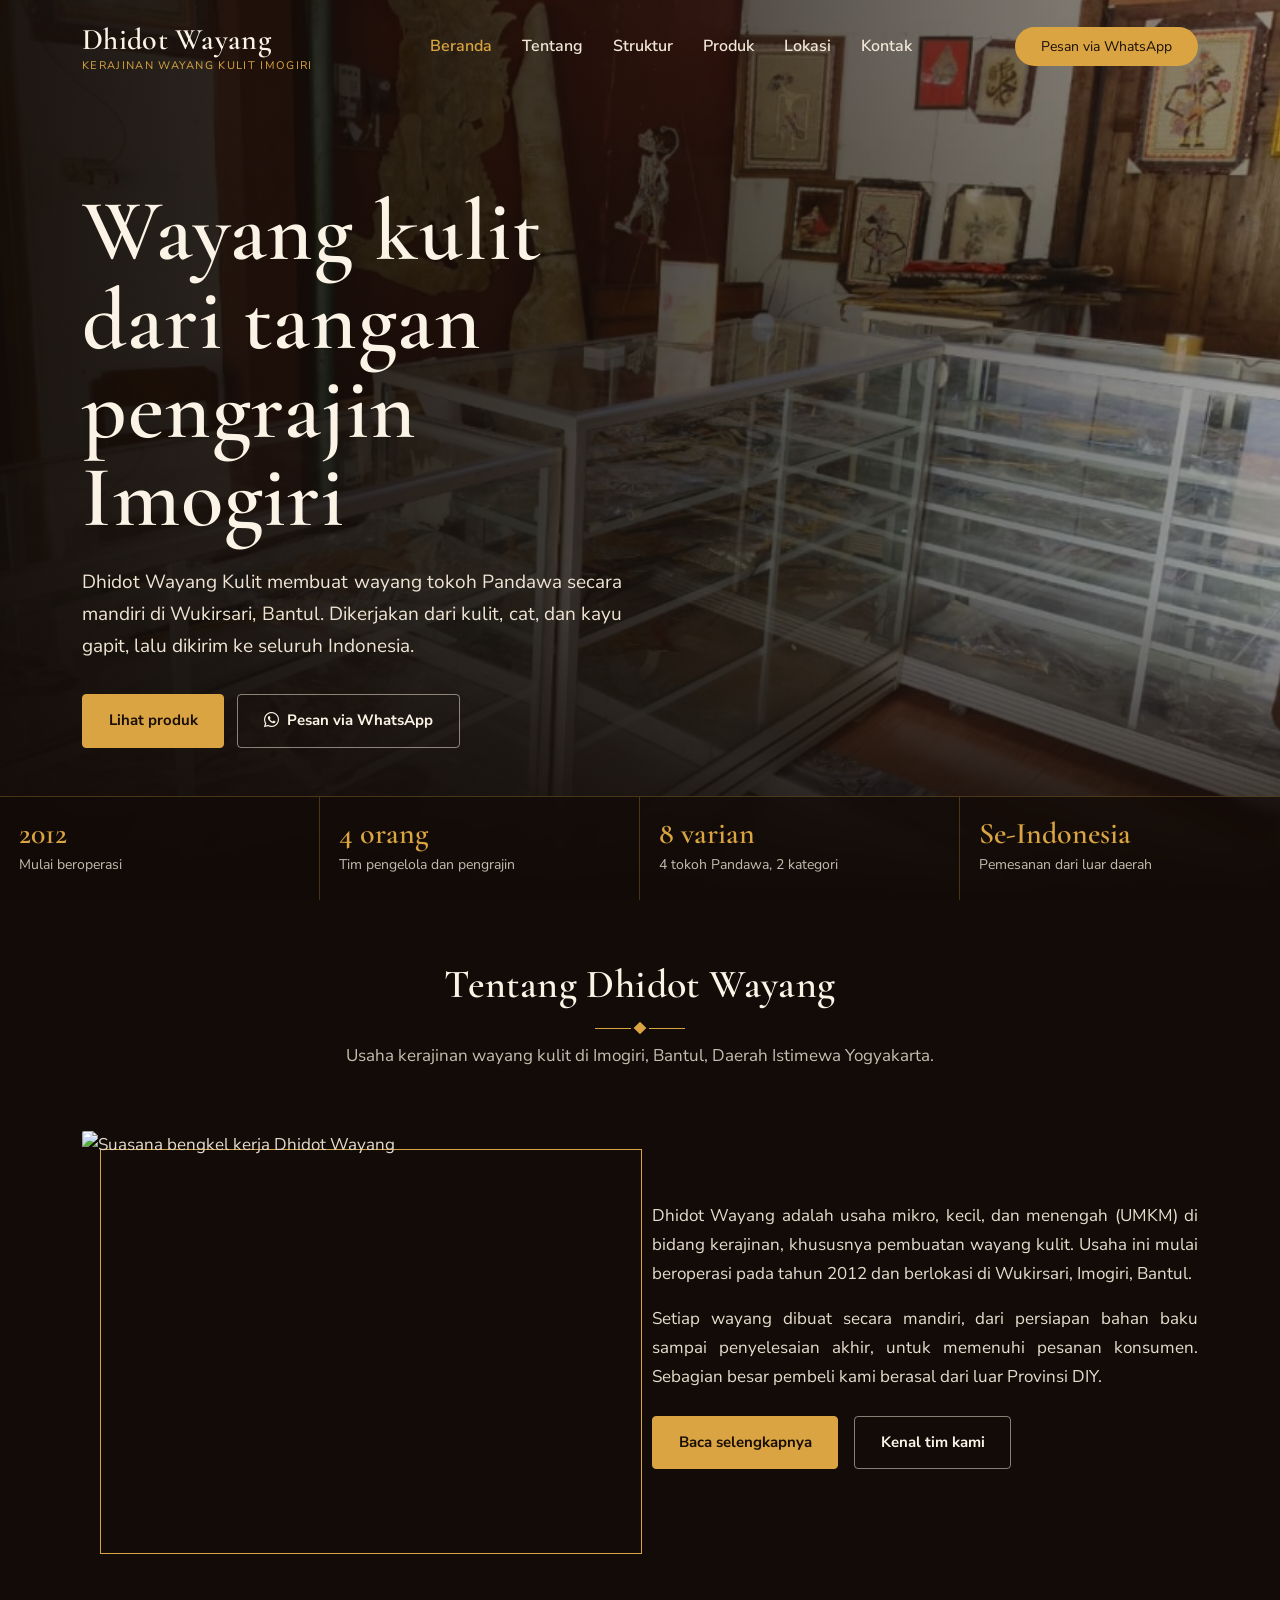
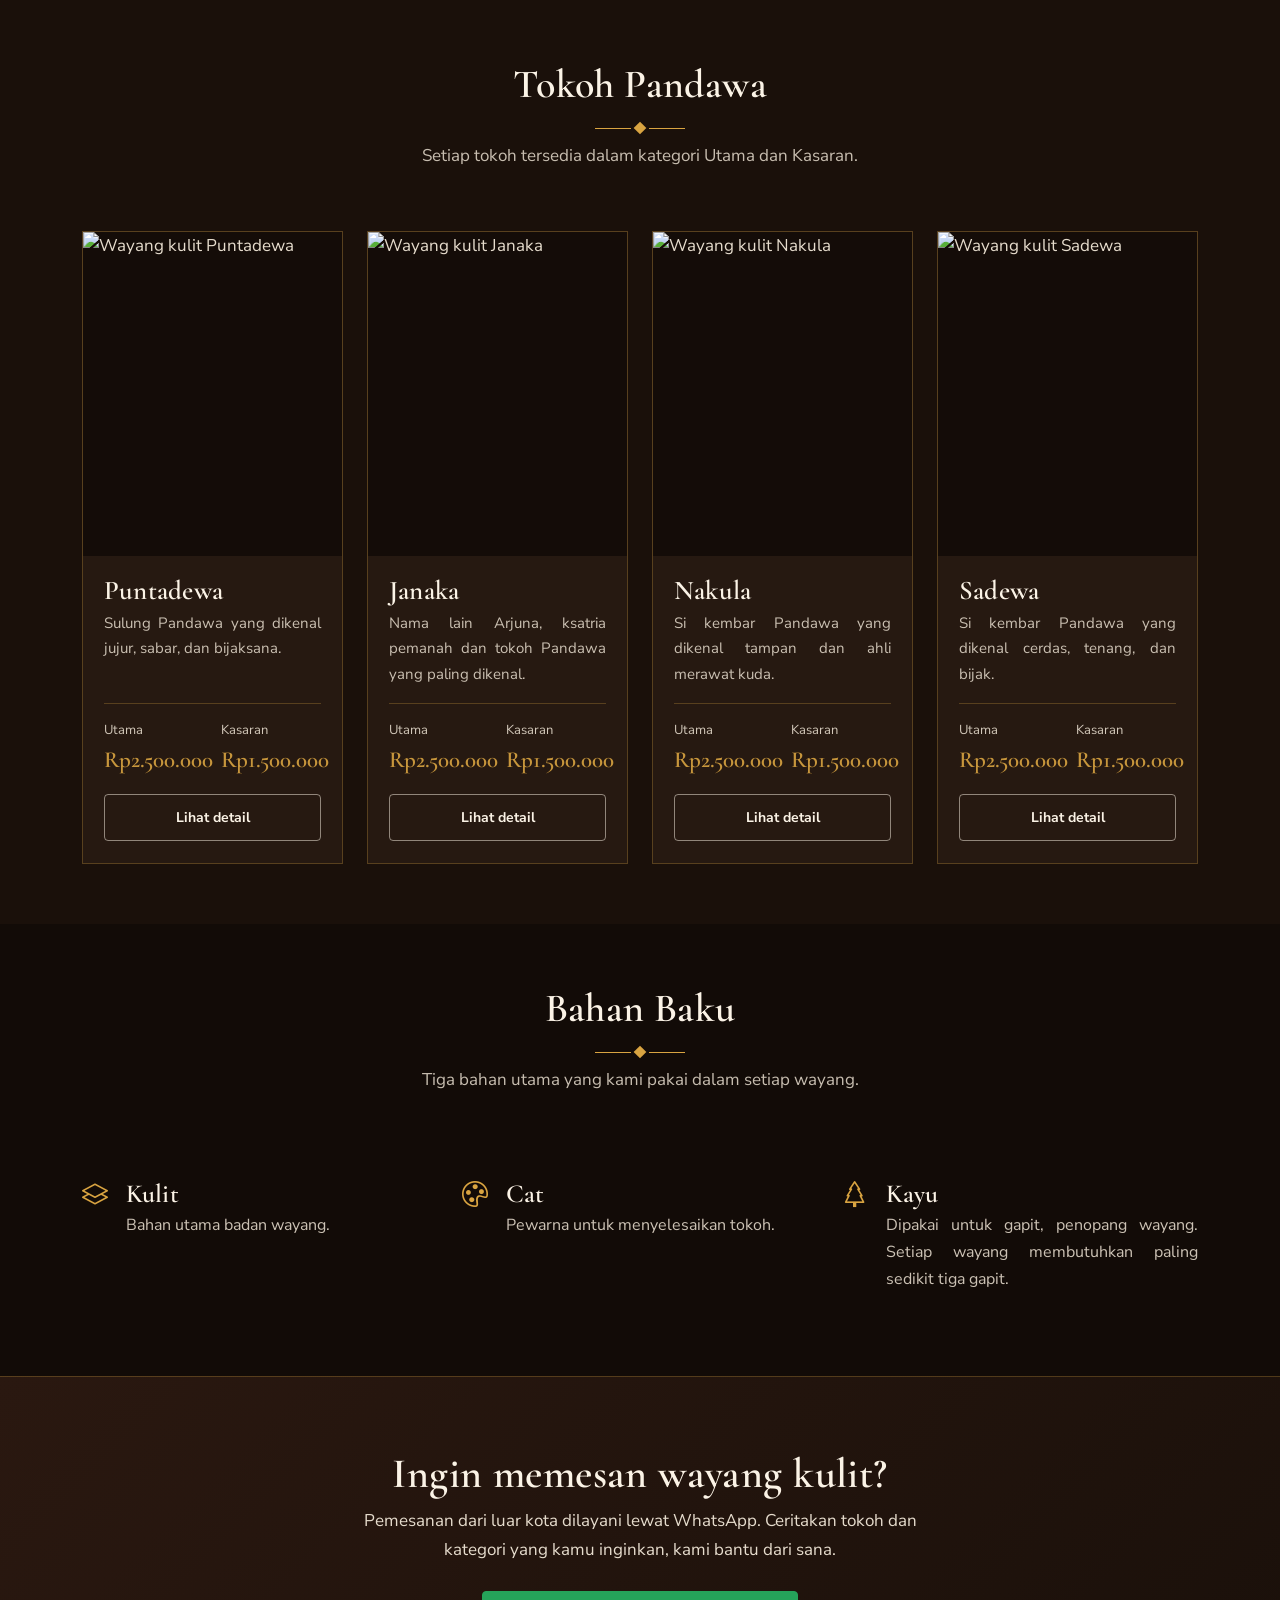
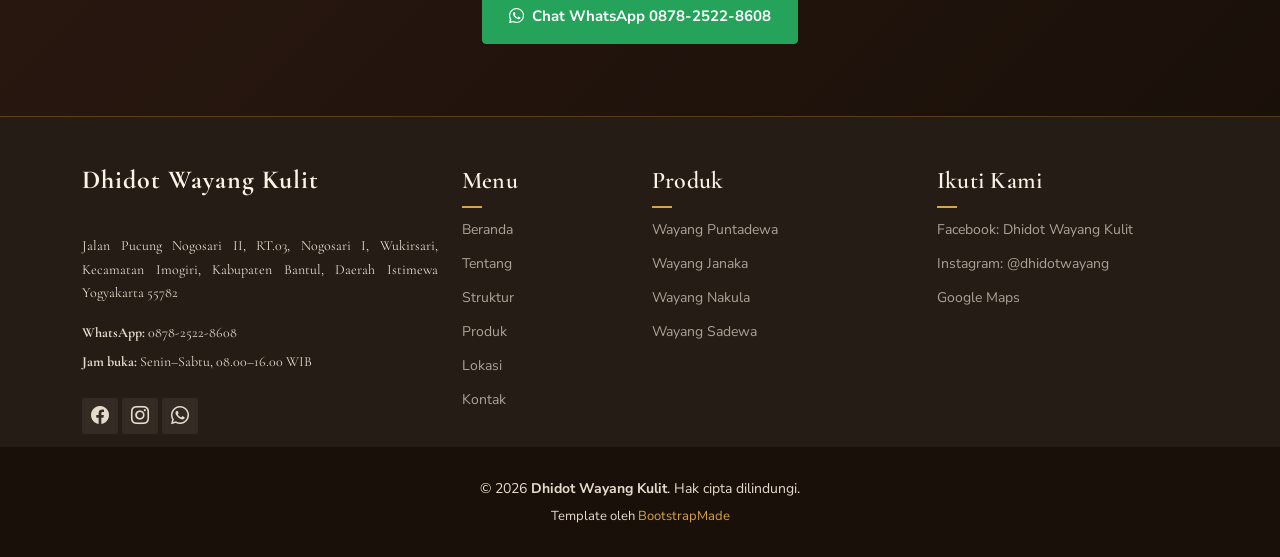
==== commit eb64e01e: "Fixing Logo and Background" ====
--- a/index.html
+++ b/index.html
@@ -6,8 +6,8 @@
   <title>Dhidot Wayang Kulit | Kerajinan Wayang Kulit Imogiri, Bantul</title>
   <meta name="description" content="Dhidot Wayang Kulit, UMKM kerajinan wayang kulit di Wukirsari, Imogiri, Bantul, Yogyakarta sejak 2012. Tersedia tokoh Pandawa kategori Utama dan Kasaran.">
   <meta name="keywords" content="wayang kulit, Dhidot Wayang Kulit, kerajinan wayang, Imogiri, Bantul, Yogyakarta, wayang Pandawa">
-  <link href="assets/img/favicon.png" rel="icon">
-  <link href="assets/img/apple-touch-icon.png" rel="apple-touch-icon">
+  <link href="assets/img/logo-dhidot-wayang.png" rel="icon" type="image/png">
+  <link href="assets/img/logo-dhidot-wayang.png" rel="apple-touch-icon">
   <link href="https://fonts.googleapis.com" rel="preconnect">
   <link href="https://fonts.gstatic.com" rel="preconnect" crossorigin>
   <link href="https://fonts.googleapis.com/css2?family=Cormorant+Garamond:wght@500;600;700&family=Nunito+Sans:wght@300;400;600;700;800&display=swap" rel="stylesheet">
@@ -40,7 +40,7 @@
   </header>
   <main class="main">
     <section id="hero" class="dw-hero">
-      <img src="https://lh3.googleusercontent.com/gps-cs-s/ANWiy9TKwKT8q_6j1UOMPUSxCSgun4C8SlB0qrAV5yEAa2p4Xo__CF7RSgFlXUudX9Rh5-0XpHMiCR3jeso8zaNMEX7IeelMgW7f0qlpQugNT-B_zFxUzM92lVk_oC8PxgxmzrdQgtmrAw=s1360-w1360-h1020-rw" alt="Pengrajin wayang kulit Dhidot Wayang" referrerpolicy="no-referrer">
+      <img src="assets/img/umum/hero-beranda.jpg" alt="Galeri dan bengkel Dhidot Wayang Kulit">
       <div class="container">
         <h1 data-aos="fade-up">Wayang kulit dari tangan pengrajin Imogiri</h1>
         <p class="lead-dw" data-aos="fade-up" data-aos-delay="100">Dhidot Wayang Kulit membuat wayang tokoh Pandawa secara mandiri di Wukirsari, Bantul. Dikerjakan dari kulit, cat, dan kayu gapit, lalu dikirim ke seluruh Indonesia.</p>
